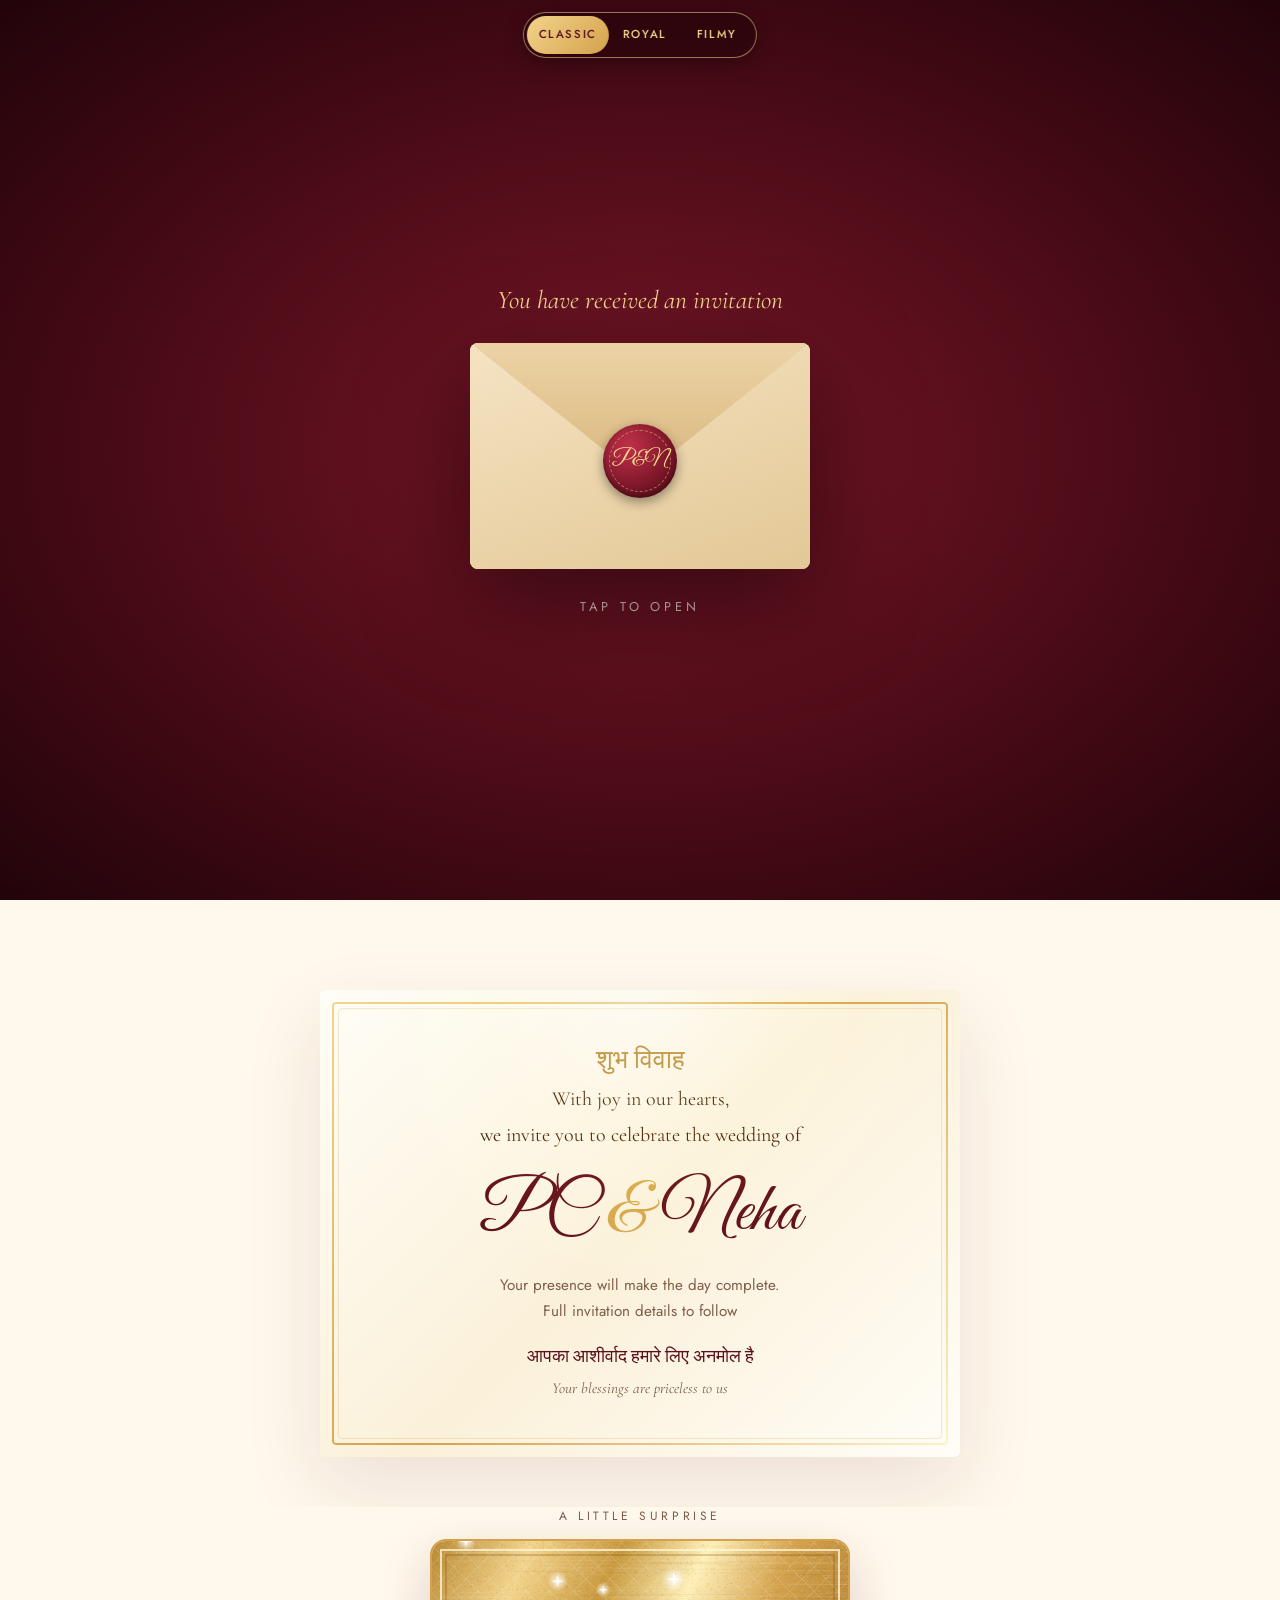
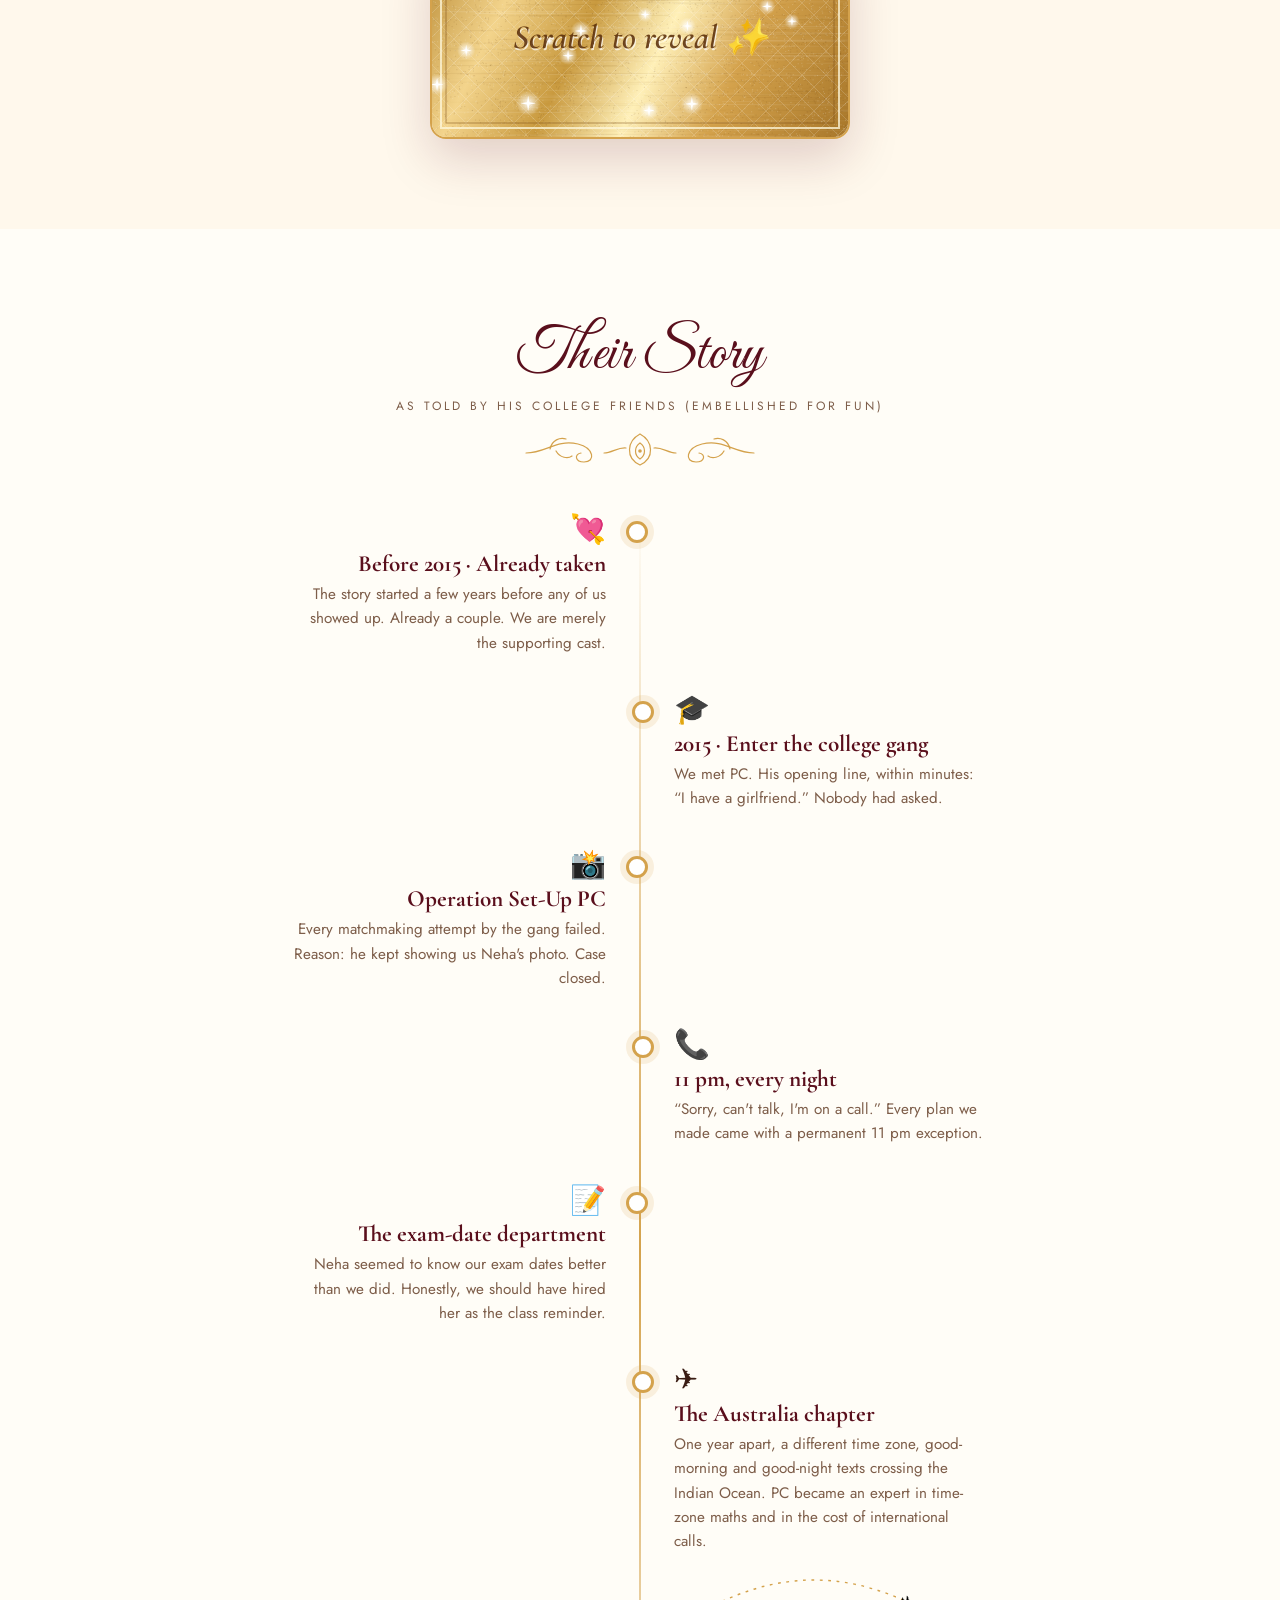
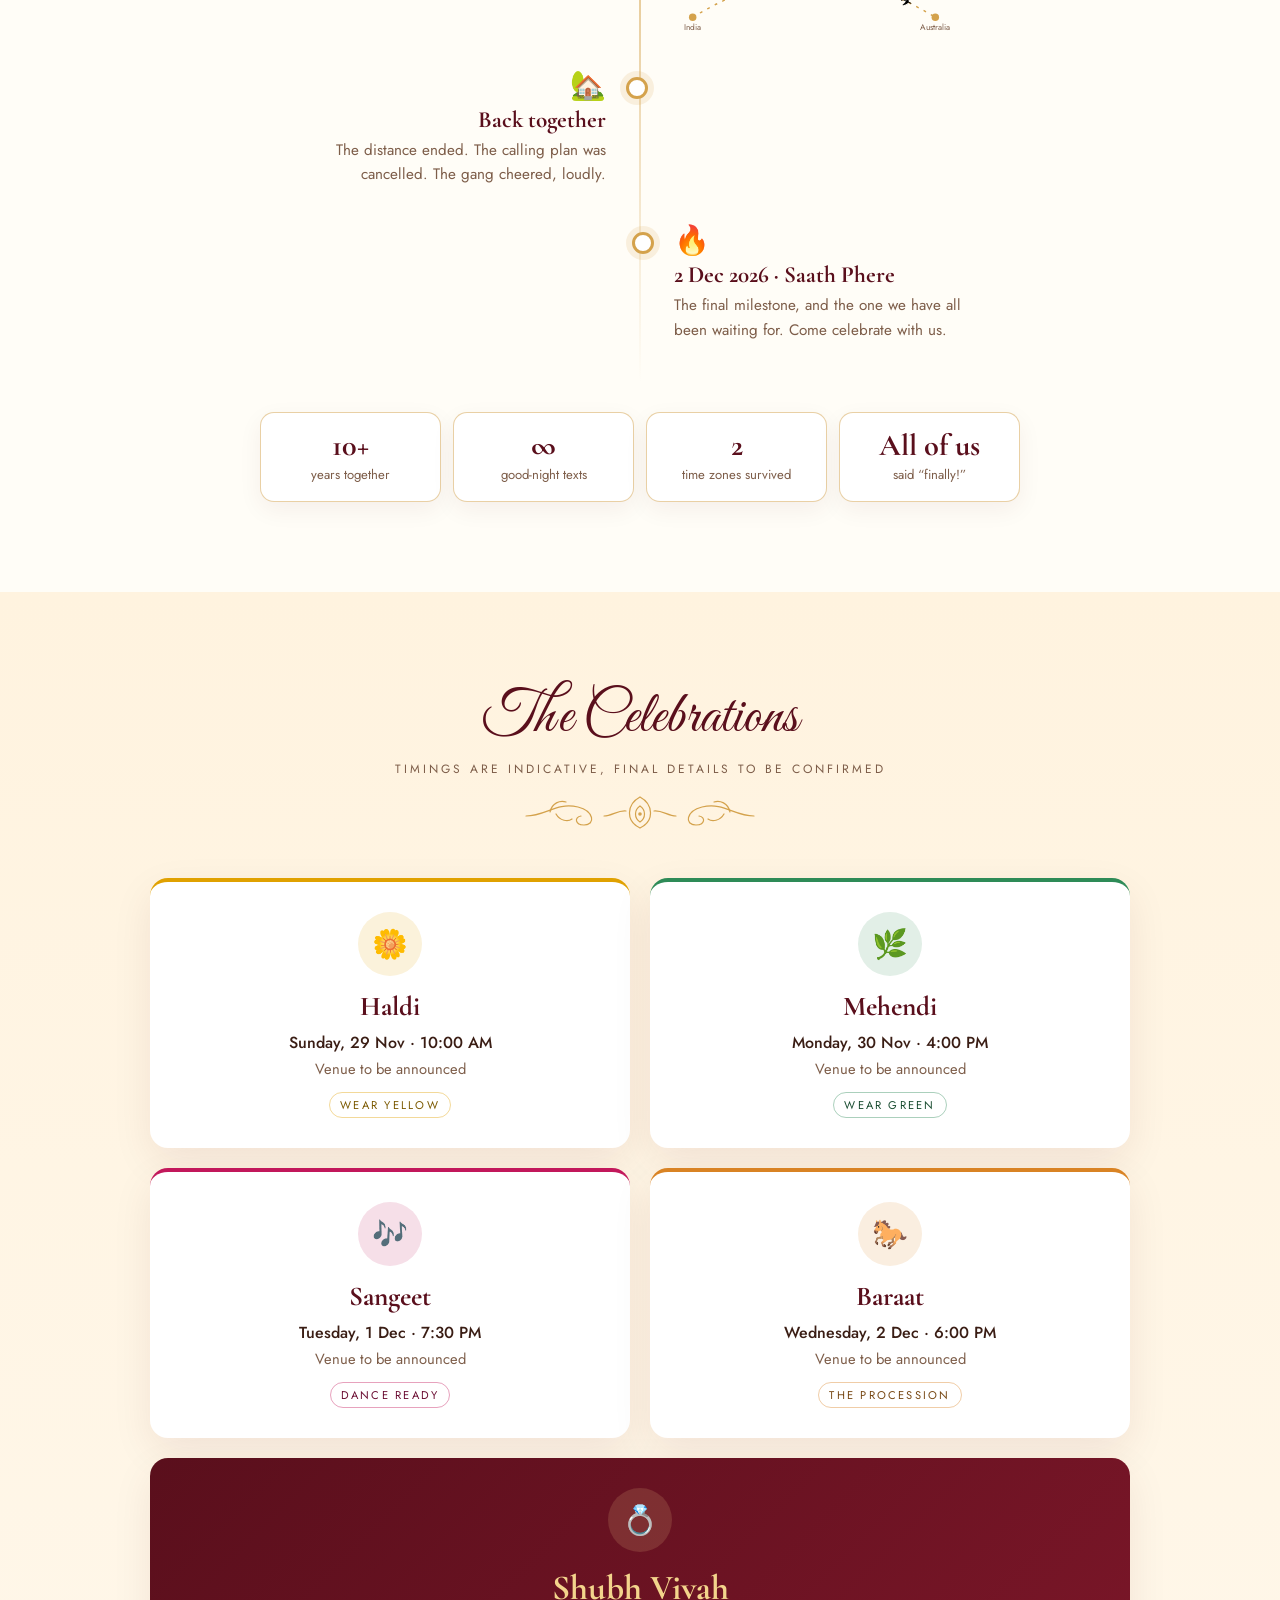
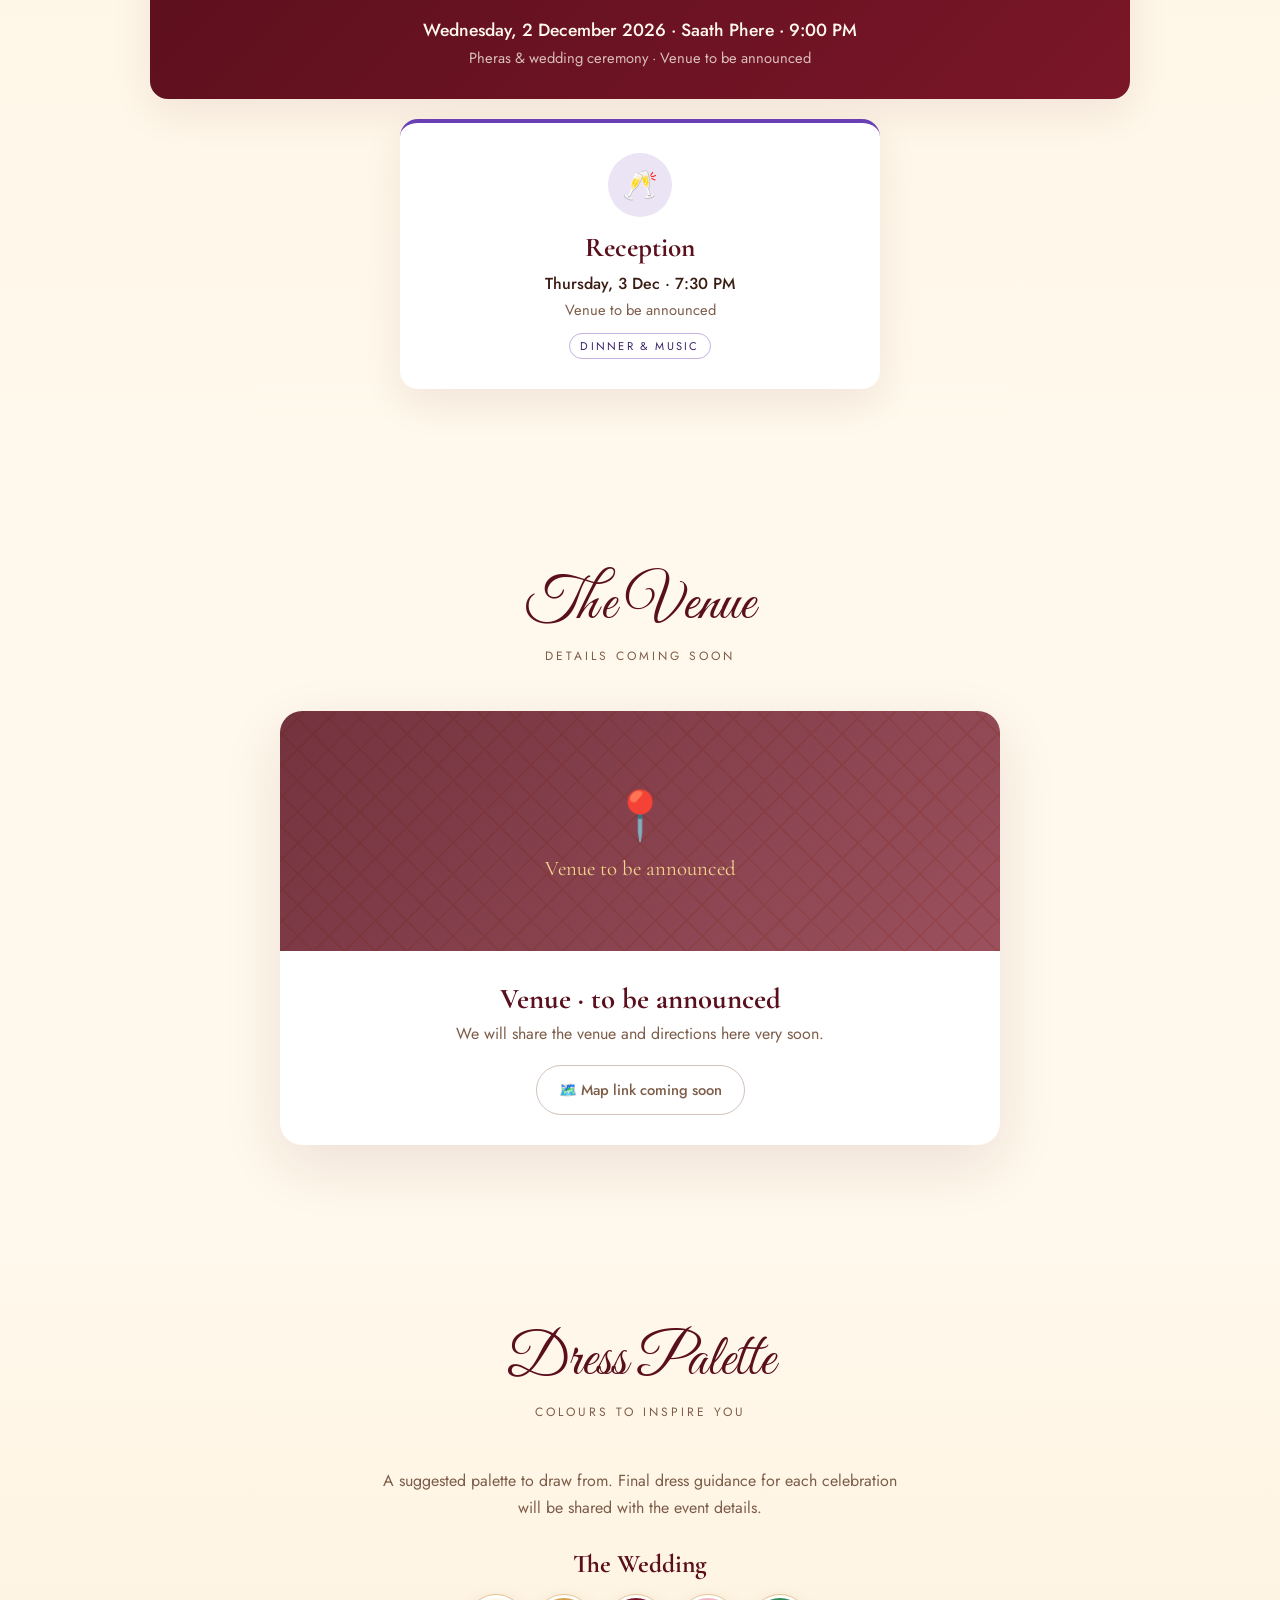
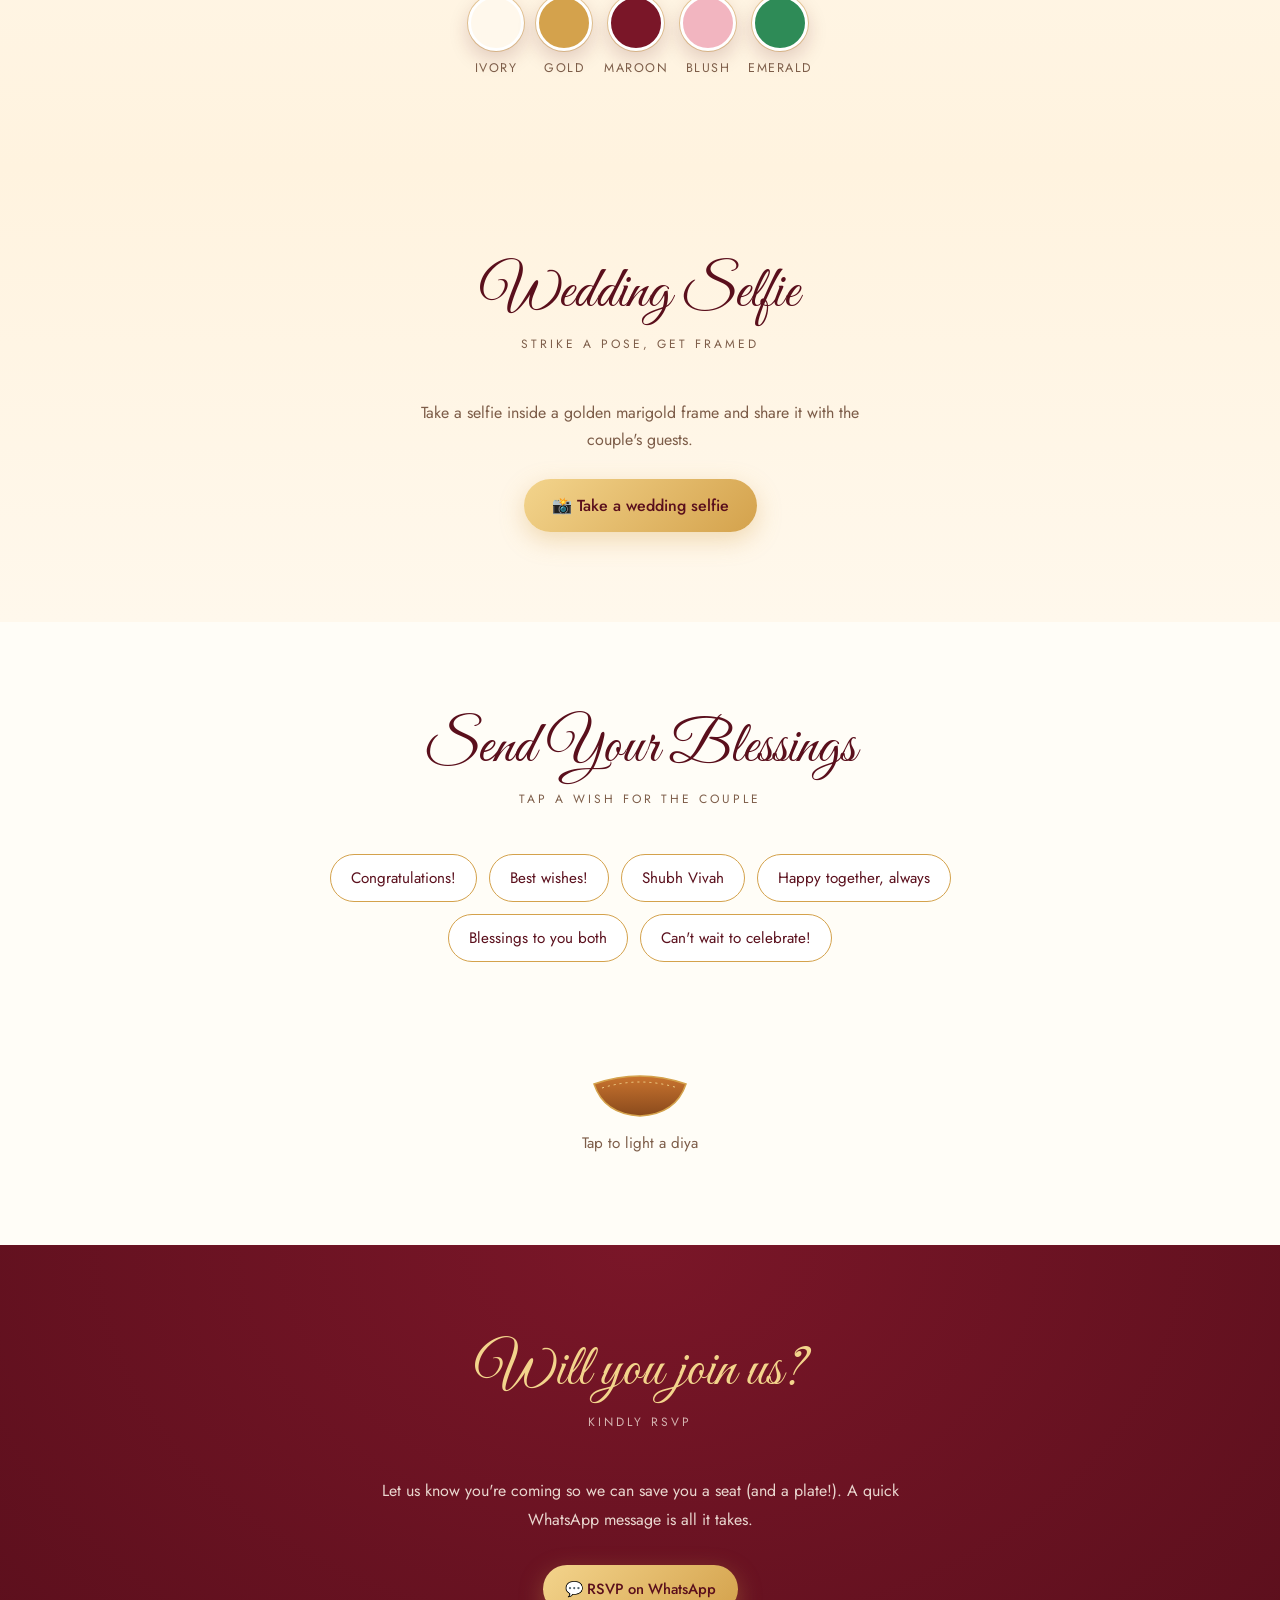
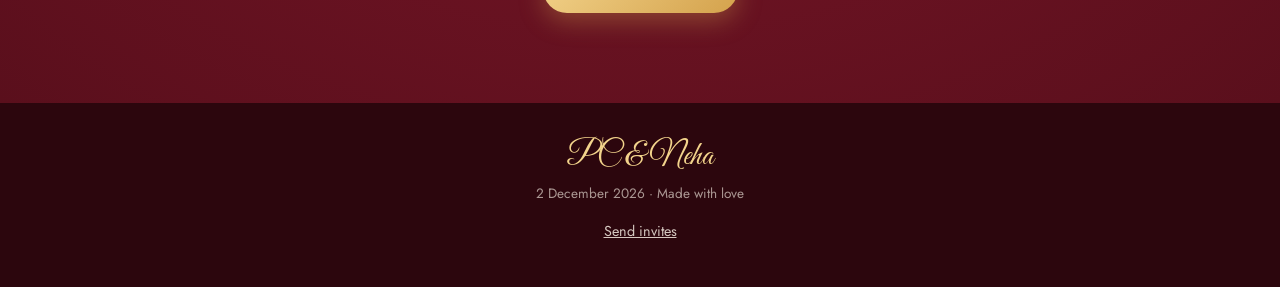
==== classic.html @ 117f4c43 "Keep previous version as classic.html with Classic/Royal/Filmy switcher" ====
<!doctype html>
<html lang="en-IN">
<head>
<meta charset="utf-8">
<meta name="viewport" content="width=device-width, initial-scale=1, viewport-fit=cover">
<title>PC &amp; Neha · 2 December 2026</title>
<meta name="description" content="You are invited to celebrate the wedding of PC &amp; Neha on Wednesday, 2 December 2026.">
<meta property="og:type" content="website">
<meta property="og:site_name" content="PC &amp; Neha · Shubh Vivah">
<meta property="og:url" content="https://nav347.github.io/pc-wedding/classic.html">
<meta property="og:image" content="https://nav347.github.io/pc-wedding/og.jpg?v=2">
<meta property="og:image:secure_url" content="https://nav347.github.io/pc-wedding/og.jpg?v=2">
<meta property="og:image:type" content="image/jpeg">
<meta property="og:image:width" content="1200">
<meta property="og:image:height" content="630">
<meta property="og:image:alt" content="PC &amp; Neha, Shubh Vivah, 02 · 12 · 2026">
<meta name="twitter:card" content="summary_large_image">
<meta name="twitter:title" content="PC &amp; Neha are getting married">
<meta name="twitter:description" content="Wednesday, 2 December 2026 · You're invited.">
<meta property="og:locale" content="en_IN">
<meta name="twitter:image" content="https://nav347.github.io/pc-wedding/og.jpg?v=2">
<meta property="og:title" content="PC &amp; Neha are getting married 💍">
<meta property="og:description" content="Wednesday, 2 December 2026 · You're invited.">
<meta name="theme-color" content="#5a0f1c">
<link rel="icon" href="data:image/svg+xml,<svg xmlns='http://www.w3.org/2000/svg' viewBox='0 0 100 100'><text y='.9em' font-size='90'>💍</text></svg>">
<link rel="preconnect" href="https://fonts.googleapis.com">
<link href="https://fonts.googleapis.com/css2?family=Great+Vibes&family=Cormorant+Garamond:ital,wght@0,400;0,600;0,700;1,400&family=Jost:wght@300;400;500&display=swap" rel="stylesheet">
<style>
:root{
  --maroon:#5a0f1c; --maroon-2:#7a1628; --gold:#d4a24c; --gold-2:#f3d48c; --cream:#fff8ec; --ink:#3a1d14; --soft:#7d5d49;
}
*{box-sizing:border-box;margin:0;padding:0}
[hidden]{display:none!important}
html{scroll-behavior:smooth}
body{font-family:Jost,system-ui,sans-serif;color:var(--ink);background:var(--cream);overflow-x:hidden;-webkit-font-smoothing:antialiased}
.script{font-family:"Great Vibes",cursive;font-weight:400}
.serif{font-family:"Cormorant Garamond",serif}

/* ---------- HERO ---------- */
.hero{position:relative;min-height:100svh;display:flex;align-items:center;justify-content:center;text-align:center;
  background:radial-gradient(ellipse at 50% 30%,var(--maroon-2) 0%,var(--maroon) 55%,#2c060d 100%);color:var(--cream);overflow:hidden;padding:80px 20px}
.hero::after{content:"";position:absolute;inset:0;background:url("data:image/svg+xml,%3Csvg xmlns='http://www.w3.org/2000/svg' width='60' height='60'%3E%3Cpath d='M30 0l4 26 26 4-26 4-4 26-4-26L0 30l26-4z' fill='%23d4a24c' fill-opacity='.05'/%3E%3C/svg%3E");pointer-events:none}
.mandala{position:absolute;width:min(900px,160vw);aspect-ratio:1;opacity:.13;animation:spin 120s linear infinite}
@keyframes spin{to{transform:rotate(360deg)}}
.hero-inner{position:relative;z-index:2;max-width:720px}
.ganesha{font-size:2rem;color:var(--gold-2);margin-bottom:10px;opacity:0;animation:rise 1s .2s forwards}
.hero .eyebrow{letter-spacing:.4em;text-transform:uppercase;font-size:.78rem;color:var(--gold-2);opacity:0;animation:rise 1s .5s forwards}
.hero h1{font-size:clamp(4.5rem,18vw,9rem);line-height:1;margin:18px 0 4px;
  background:linear-gradient(180deg,var(--gold-2),var(--gold) 60%,#a8772a);-webkit-background-clip:text;background-clip:text;color:transparent;
  filter:drop-shadow(0 4px 20px rgba(212,162,76,.35));opacity:0;animation:rise 1.2s .8s forwards}
.hero .tag{font-size:clamp(1.3rem,4.5vw,1.9rem);font-style:italic;color:var(--cream);opacity:0;animation:rise 1s 1.2s forwards}
.divider{display:flex;align-items:center;gap:14px;justify-content:center;margin:26px auto;color:var(--gold);opacity:0;animation:rise 1s 1.4s forwards}
.divider span{height:1px;width:70px;background:linear-gradient(90deg,transparent,var(--gold))}
.divider span:last-child{transform:scaleX(-1)}
.hero .date{font-size:clamp(1.4rem,5vw,2.2rem);letter-spacing:.06em;opacity:0;animation:rise 1s 1.6s forwards}
.hero .date small{display:block;font-family:Jost;font-size:.8rem;letter-spacing:.35em;text-transform:uppercase;color:var(--gold-2);margin-top:6px}
@keyframes rise{from{opacity:0;transform:translateY(24px)}to{opacity:1;transform:none}}

.count{display:flex;gap:10px;justify-content:center;margin-top:34px;flex-wrap:wrap;opacity:0;animation:rise 1s 1.9s forwards}
.count div{width:78px;padding:14px 4px;border:1px solid rgba(243,212,140,.35);border-radius:14px;background:rgba(255,255,255,.04);backdrop-filter:blur(4px)}
.count b{display:block;font-family:"Cormorant Garamond",serif;font-size:2rem;font-weight:600;color:var(--gold-2);font-variant-numeric:tabular-nums}
.count span{font-size:.68rem;letter-spacing:.2em;text-transform:uppercase;color:rgba(255,248,236,.7)}
.btns{display:flex;gap:12px;justify-content:center;flex-wrap:wrap;margin-top:34px;opacity:0;animation:rise 1s 2.1s forwards}
.btn{display:inline-flex;align-items:center;gap:8px;padding:13px 22px;border-radius:999px;font-size:.92rem;font-weight:500;text-decoration:none;transition:.25s;cursor:pointer;border:0;font-family:inherit}
.btn.gold{background:linear-gradient(135deg,var(--gold-2),var(--gold));color:var(--maroon);box-shadow:0 8px 24px rgba(212,162,76,.35)}
.btn.gold:hover{transform:translateY(-2px);box-shadow:0 12px 30px rgba(212,162,76,.5)}
.btn.ghost{color:var(--gold-2);border:1px solid rgba(243,212,140,.5);background:transparent}
.btn.ghost:hover{background:rgba(243,212,140,.1)}
.btn:focus-visible,#env:focus-visible{outline:3px solid var(--gold-2);outline-offset:3px}
.scroll{position:absolute;bottom:22px;left:50%;transform:translateX(-50%);color:var(--gold-2);font-size:.7rem;letter-spacing:.3em;text-transform:uppercase;z-index:2;animation:bob 2s infinite}
@keyframes bob{50%{transform:translate(-50%,6px)}}

/* petals */
.petal{position:absolute;top:-40px;z-index:1;pointer-events:none;animation:fall linear forwards}
@keyframes fall{to{transform:translate(var(--dx),110vh) rotate(var(--r))}}

/* ---------- SECTIONS ---------- */
section{padding:90px 20px;position:relative}
.wrap{max-width:980px;margin:0 auto}
.head{text-align:center;margin-bottom:46px}
.head .script{font-size:clamp(2.6rem,9vw,3.6rem);color:var(--maroon)}
.head p{color:var(--soft);margin-top:6px;letter-spacing:.25em;text-transform:uppercase;font-size:.75rem}
.orn{width:120px;margin:14px auto 0;display:block;color:var(--gold)}

.invite{text-align:center;background:var(--cream)}
.invite .card{max-width:640px;margin:0 auto;padding:54px 30px;background:#fffdf7;border-radius:6px;position:relative;
  box-shadow:0 30px 80px rgba(90,15,28,.10)}
.invite .card::before,.invite .card::after{content:"";position:absolute;inset:12px;border:1px solid rgba(212,162,76,.55);border-radius:4px;pointer-events:none}
.invite .card::after{inset:18px;border-color:rgba(212,162,76,.25)}
.invite .lead{font-size:1.25rem;line-height:1.8;color:var(--ink)}
.invite .names{font-size:clamp(3rem,11vw,4.4rem);color:var(--maroon);margin:16px 0}
.invite .amp{color:var(--gold)}
.invite .fam{color:var(--soft);font-size:.95rem;line-height:1.7}

.events{background:linear-gradient(180deg,#fff3df,var(--cream))}
.timeline{display:grid;grid-template-columns:repeat(auto-fit,minmax(260px,1fr));gap:20px}
.ev{background:#fff;border-radius:18px;padding:30px 24px;text-align:center;position:relative;overflow:hidden;
  box-shadow:0 14px 40px rgba(90,15,28,.08);transition:.35s;border-top:4px solid var(--c)}
.ev:hover{transform:translateY(-6px);box-shadow:0 22px 50px rgba(90,15,28,.14)}
.ev .ico{width:64px;height:64px;border-radius:50%;display:grid;place-items:center;margin:0 auto 14px;font-size:1.8rem;background:color-mix(in srgb,var(--c) 14%,#fff)}
.ev h3{font-family:"Cormorant Garamond",serif;font-size:1.7rem;color:var(--maroon)}
.ev .when{margin-top:8px;font-weight:500;color:var(--ink)}
.ev .where{margin-top:4px;color:var(--soft);font-size:.92rem}
.ev .tba{display:inline-block;margin-top:12px;font-size:.7rem;letter-spacing:.2em;text-transform:uppercase;color:color-mix(in srgb,var(--c) 55%,#000);border:1px solid color-mix(in srgb,var(--c) 40%,transparent);padding:4px 10px;border-radius:999px}
@media (min-width:600px){.timeline{grid-template-columns:repeat(2,1fr)}.timeline .ev:last-child{grid-column:1/-1;justify-self:center;width:calc(50% - 10px)}}
.st .yr{display:none}
.flight{display:block;overflow:visible}
.ev.main{grid-column:1/-1;background:linear-gradient(135deg,var(--maroon),var(--maroon-2));color:var(--cream);border-top:0}
.ev.main h3{color:var(--gold-2);font-size:2.2rem}
.ev.main .when{color:var(--cream);font-size:1.1rem}
.ev.main .where{color:rgba(255,248,236,.75)}
.ev.main .ico{background:rgba(243,212,140,.15)}

.venue{background:var(--cream);text-align:center}
.venue .box{max-width:720px;margin:0 auto;border-radius:22px;overflow:hidden;box-shadow:0 20px 60px rgba(90,15,28,.10);background:#fff}
.venue .map{height:240px;background:
  linear-gradient(135deg,rgba(90,15,28,.85),rgba(122,22,40,.75)),
  repeating-linear-gradient(45deg,#f3e2c4 0 2px,transparent 2px 22px),repeating-linear-gradient(-45deg,#f3e2c4 0 2px,transparent 2px 22px);
  display:grid;place-items:center;color:var(--gold-2)}
.venue .map .pin{font-size:3rem;animation:bob2 2s infinite}
@keyframes bob2{50%{transform:translateY(-8px)}}
.venue .info{padding:30px 24px}
.venue h3{font-family:"Cormorant Garamond",serif;font-size:1.8rem;color:var(--maroon)}
.venue p{color:var(--soft);margin:6px 0 20px}

.rsvp{background:radial-gradient(ellipse at top,var(--maroon-2),var(--maroon));color:var(--cream);text-align:center}
.rsvp .head .script{color:var(--gold-2)}
.rsvp .head p{color:rgba(255,248,236,.7)}
.rsvp .msg{max-width:540px;margin:0 auto 30px;line-height:1.8;color:rgba(255,248,236,.85)}
footer{background:#2c060d;color:rgba(255,248,236,.6);text-align:center;padding:34px 20px;font-size:.85rem}
footer .script{font-size:2rem;color:var(--gold-2);display:block;margin-bottom:6px}

.reveal{opacity:0;transform:translateY(40px);transition:1s cubic-bezier(.2,.7,.2,1)}
.reveal.in{opacity:1;transform:none}
@media (prefers-reduced-motion:reduce){html{scroll-behavior:auto}*{animation:none!important;transition:none!important}.reveal,.hero *{opacity:1!important;transform:none!important}}

/* ---------- WOW LAYER ---------- */
body:not(.opened){overflow:hidden}
body:not(.opened) .hero *{animation-play-state:paused!important}
.env-wrap{position:fixed;inset:0;z-index:100;display:flex;flex-direction:column;align-items:center;justify-content:center;gap:28px;
  background:radial-gradient(ellipse at center,#7a1628 0%,#3d0812 70%,#22040a 100%);transition:opacity .7s ease .2s,visibility 0s .9s;cursor:pointer}
.env-wrap.gone{opacity:0;visibility:hidden}
.env-wrap .to{font-family:"Cormorant Garamond",serif;font-style:italic;color:#f3d48c;font-size:clamp(1.2rem,4.5vw,1.6rem);text-align:center;padding:0 20px}
.envelope{position:relative;width:min(340px,82vw);aspect-ratio:3/2;perspective:900px;filter:drop-shadow(0 30px 50px rgba(0,0,0,.5));animation:float 3s ease-in-out infinite}
@keyframes float{50%{transform:translateY(-10px)}}
.envelope .back{position:absolute;inset:0;background:linear-gradient(160deg,#fbf0dc,#ead7b3);border-radius:8px}
.envelope .letter{position:absolute;left:6%;right:6%;top:8%;bottom:8%;background:#fffdf7;border-radius:4px;display:flex;flex-direction:column;align-items:center;justify-content:center;
  text-align:center;color:#5a0f1c;transition:transform 1.1s cubic-bezier(.2,.8,.2,1) .5s;z-index:2;border:1px solid rgba(212,162,76,.5)}
.envelope .letter b{font-family:"Great Vibes",cursive;font-weight:400;font-size:clamp(1.9rem,8vw,2.6rem);color:#5a0f1c}
.envelope .letter small{font-size:.65rem;letter-spacing:.3em;text-transform:uppercase;color:#7d5d49}
.envelope .front{position:absolute;inset:0;z-index:3;border-radius:8px;
  background:linear-gradient(160deg,#f5e3c3,#e3c896);clip-path:polygon(0 0,50% 55%,100% 0,100% 100%,0 100%)}
.envelope .flap{position:absolute;left:0;right:0;top:0;height:60%;z-index:4;transform-origin:top;transition:transform .8s ease,z-index 0s .4s;
  background:linear-gradient(180deg,#ecd3a6,#d9b77d);clip-path:polygon(0 0,100% 0,50% 100%);border-radius:8px 8px 0 0}
.envelope .seal{position:absolute;left:50%;top:52%;transform:translate(-50%,-50%);z-index:5;width:74px;height:74px;border-radius:50%;
  background:radial-gradient(circle at 35% 30%,#c2304a,#7a1628 60%,#4a0a15);box-shadow:0 4px 12px rgba(0,0,0,.4),inset 0 -3px 6px rgba(0,0,0,.3);
  display:grid;place-items:center;color:#f3d48c;font-family:"Great Vibes",cursive;font-size:1.35rem;transition:transform .5s ease,opacity .4s ease}
.envelope .seal::after{content:"";position:absolute;inset:6px;border-radius:50%;border:1px dashed rgba(243,212,140,.5)}
.env-wrap.open .seal{transform:translate(-50%,-50%) scale(1.4);opacity:0}
.env-wrap.open .flap{transform:rotateX(180deg);z-index:1}
.env-wrap.open .letter{transform:translateY(-62%)}
.env-wrap .hint{color:rgba(255,248,236,.75);font-size:.8rem;letter-spacing:.3em;text-transform:uppercase;animation:pulse 1.8s infinite}
@keyframes pulse{50%{opacity:.35}}
.guest{font-family:"Cormorant Garamond",serif;font-style:italic;color:#f3d48c;font-size:clamp(1.1rem,4vw,1.4rem);margin-bottom:10px;min-height:1px;opacity:0;animation:rise 1s .3s forwards}
.hero h1{background-size:200% auto;animation:rise 1.2s .8s forwards,shimmer 5s 2.2s linear infinite}
@keyframes shimmer{to{background-position:200% center}}
#fx{position:fixed;top:0;left:0;width:100vw;width:100dvw;height:100vh;height:100dvh;pointer-events:none;z-index:120}
html{overflow-x:hidden}html,body{overflow-x:clip;max-width:100%}
.spark{position:fixed;pointer-events:none;z-index:110;color:#f3d48c;font-size:14px;animation:spark .9s ease-out forwards}
@keyframes spark{to{transform:translate(var(--x),var(--y)) scale(.2) rotate(180deg);opacity:0}}
.story{background:#fffdf7}
.tl{position:relative;max-width:760px;margin:0 auto}
.tl::before{content:"";position:absolute;left:50%;top:0;bottom:0;width:2px;background:linear-gradient(#d4a24c00,#d4a24c,#d4a24c00);transform:translateX(-50%)}
.st{position:relative;width:50%;padding:0 34px 40px}
.st:nth-child(odd){left:0;text-align:right}
.st:nth-child(even){left:50%}
.st::before{content:"";position:absolute;top:6px;width:16px;height:16px;border-radius:50%;background:#fff;border:3px solid #d4a24c;box-shadow:0 0 0 6px rgba(212,162,76,.15)}
.st:nth-child(odd)::before{right:-8px}
.st:nth-child(even)::before{left:-8px}
.st .yr{font-family:"Cormorant Garamond",serif;font-size:2rem;font-weight:700;color:#d4a24c;line-height:1}
.st h3{font-family:"Cormorant Garamond",serif;font-size:1.45rem;color:#5a0f1c;margin:6px 0 4px}
.st p{color:#7d5d49;font-size:.95rem;line-height:1.6}
@media (max-width:640px){.tl::before{left:12px}.st,.st:nth-child(odd),.st:nth-child(even){left:0;width:100%;text-align:left;padding:0 0 34px 42px}
  .st:nth-child(odd)::before,.st:nth-child(even)::before{left:4px;right:auto}}

/* ---------- PREMIUM LAYER ---------- */
#dust{position:absolute;inset:0;width:100%;height:100%;z-index:1;pointer-events:none}
#prog{position:fixed;top:0;left:0;height:3px;width:100%;transform-origin:0 50%;transform:scaleX(0);background:linear-gradient(90deg,#a8772a,#f3d48c,#d4a24c);z-index:130;pointer-events:none;box-shadow:0 0 10px rgba(243,212,140,.7)}
.mandala{will-change:transform}
.invite{perspective:1100px}
.invite .card{transform-style:preserve-3d;transform:rotateX(var(--rx,0deg)) rotateY(var(--ry,0deg));transition:transform .25s ease-out,opacity 1s,box-shadow .3s;overflow:hidden;
  background:linear-gradient(135deg,#fffdf7,#fbf1da 50%,#fffdf7)}
.invite .card>*{position:relative;z-index:1}
.invite .card .sheen{position:absolute;inset:0;z-index:2;pointer-events:none;border-radius:6px;mix-blend-mode:soft-light;
  background:radial-gradient(circle at var(--mx,50%) var(--my,0%),rgba(255,255,255,.95),rgba(243,212,140,.55) 25%,transparent 55%)}
.invite .card::before{border:2px solid transparent;background:linear-gradient(135deg,#a8772a,#f3d48c,#d4a24c,#fff2c4,#a8772a) border-box;
  -webkit-mask:linear-gradient(#000 0 0) padding-box,linear-gradient(#000 0 0);-webkit-mask-composite:xor;mask-composite:exclude;background-size:200% 200%;background-position:var(--mx,50%) var(--my,50%)}
.ev.reveal:nth-child(odd):not(.in){transform:translateX(-40px)}
.ev.reveal:nth-child(even):not(.in){transform:translateX(40px)}
.dress{background:linear-gradient(180deg,var(--cream),#fff3df);text-align:center}
.dress .note{max-width:520px;margin:0 auto 26px;color:var(--soft);line-height:1.7}
.palette{display:flex;flex-wrap:wrap;gap:16px 12px;justify-content:center}
.chip{display:flex;flex-direction:column;align-items:center;gap:8px;font-size:.78rem;letter-spacing:.12em;text-transform:uppercase;color:var(--soft)}
.chip i{width:56px;height:56px;border-radius:50%;background:var(--c);border:3px solid #fff;box-shadow:0 8px 20px rgba(90,15,28,.18),0 0 0 1px rgba(212,162,76,.5);transition:transform .3s}
.chip:hover i{transform:scale(1.1) rotate(8deg)}
.dress h3{font-family:"Cormorant Garamond",serif;font-size:1.6rem;color:var(--maroon);margin-bottom:16px}
.bless{background:#fffdf7;text-align:center;overflow:hidden}
.wishes{display:flex;flex-wrap:wrap;gap:12px;justify-content:center;max-width:640px;margin:0 auto}
.wish{font:inherit;font-size:.95rem;padding:12px 20px;border-radius:999px;border:1px solid var(--gold);background:#fff;color:var(--maroon);cursor:pointer;transition:.25s}
.wish:hover{background:linear-gradient(135deg,var(--gold-2),var(--gold));transform:translateY(-2px)}
.wish:focus-visible{outline:3px solid var(--gold);outline-offset:3px}
.wcount{margin-top:22px;color:var(--soft);font-size:.9rem;min-height:1.4em}
.heart{position:fixed;pointer-events:none;z-index:125;font-size:24px;animation:floatup 2s ease-out forwards}
@keyframes floatup{to{transform:translate(var(--hx),-220px) scale(1.5);opacity:0}}
#music{position:fixed;right:max(12px,env(safe-area-inset-right));top:max(12px,env(safe-area-inset-top));z-index:90;width:44px;height:44px;border-radius:50%;border:1px solid rgba(243,212,140,.7);background:rgba(90,15,28,.88);color:var(--gold-2);font-size:1.2rem;cursor:pointer;display:grid;place-items:center;box-shadow:0 6px 20px rgba(0,0,0,.3);backdrop-filter:blur(4px)}
#music[aria-pressed=true]{background:linear-gradient(135deg,var(--gold-2),var(--gold));color:var(--maroon);animation:pulse 2s infinite}
#music:focus-visible{outline:3px solid var(--gold-2);outline-offset:3px}
body:not(.opened) #music{display:none}
@media (prefers-reduced-motion:reduce){.invite .card{transform:none!important}#prog{display:none}}

/* ---------- ROUND 3A: gate + toran ---------- */
.gate{position:fixed;inset:0;z-index:99;display:flex;pointer-events:none;perspective:1400px;overflow:hidden;background:#2c060d}
.gate .pn{flex:1;position:relative;background:radial-gradient(ellipse at 50% 40%,#7a1628,#4a0c18 80%);transition:transform 1.6s cubic-bezier(.7,0,.2,1) .8s;box-shadow:inset 0 0 60px rgba(0,0,0,.5)}
.gate .pn svg{position:absolute;inset:0;width:100%;height:100%}
.gate .r svg{transform:scaleX(-1)}
.gate .l{transform-origin:left center}.gate .r{transform-origin:right center}
body.opened .gate{background:transparent}
body.opened .gate .l{transform:rotateY(-108deg)}
body.opened .gate .r{transform:rotateY(108deg)}
body.opened .gate{visibility:hidden;transition:visibility 0s 2.6s}
.toran{position:absolute;top:0;left:0;right:0;height:130px;z-index:3;pointer-events:none}
.toran svg{width:100%;height:100%;overflow:visible}
.toran .sw{transform-box:fill-box;transform-origin:50% 0;animation:sway 4s ease-in-out infinite alternate}
@keyframes sway{from{transform:rotate(-3deg)}to{transform:rotate(3deg)}}
@media (prefers-reduced-motion:reduce){.gate{display:none}}

/* ---------- ROUND 3B: mehendi + flip ---------- */
.mh{width:min(260px,70vw);height:40px;margin:14px auto 0;display:block;color:var(--gold)}
.mh path,.mh circle{stroke-dasharray:1;stroke-dashoffset:1;fill:none}
.mh path{transition:stroke-dashoffset 2.6s cubic-bezier(.5,0,.2,1) .3s}
.head.in .mh path{stroke-dashoffset:0}
.mh circle{fill:currentColor;stroke:none;stroke-dasharray:none;opacity:0;transition:opacity 1s 2.2s}.head.in .mh circle{opacity:1}
.rsvp .mh,.hero .mh{color:var(--gold-2)}
.count div{perspective:300px;padding:10px 4px 12px}
.count b{position:relative;margin:0 6px 6px;border-radius:8px;padding:6px 0;color:var(--gold-2);
  background:linear-gradient(180deg,#46101c 50%,#2d0912 50%);box-shadow:inset 0 1px 0 rgba(255,255,255,.12),0 3px 8px rgba(0,0,0,.35)}
.count b::after{content:"";position:absolute;left:0;right:0;top:50%;height:1px;background:rgba(0,0,0,.6);box-shadow:0 1px 0 rgba(255,255,255,.08)}
.count b.flip{animation:flipd .55s cubic-bezier(.3,.7,.3,1)}
@keyframes flipd{0%{transform:rotateX(-90deg);opacity:.2}100%{transform:none;opacity:1}}
.count{opacity:0}
@media (max-width:400px){.count{gap:8px}.count div{width:70px}.count b{margin:0 4px 6px;font-size:1.8rem}}
@media (prefers-reduced-motion:reduce){.count b.flip{animation:none}.mh path{stroke-dashoffset:0!important;transition:none}.mh circle{opacity:1!important}}

/* ---------- ROUND 3C: diya, invite maker, lanterns ---------- */
.diya-box{margin:30px auto 0;text-align:center}
.diya{background:none;border:0;cursor:pointer;position:relative;width:120px;height:86px;color:inherit;font:inherit}
.diya:focus-visible{outline:3px solid var(--gold);outline-offset:6px;border-radius:12px}
.diya svg{width:100%;height:100%;overflow:visible}
.diya .flame{opacity:0;transform-origin:60px 50px;transform:scale(.3);transition:opacity .6s,transform .6s}
.diya .glow{opacity:0;transition:opacity 1s}
.diya[aria-pressed=true] .flame{opacity:1;transform:none;animation:flick 1.3s ease-in-out infinite alternate}
.diya[aria-pressed=true] .glow{opacity:1;animation:glowp 2s ease-in-out infinite alternate}
@keyframes flick{0%{transform:scale(1,1) rotate(-2deg)}50%{transform:scale(.94,1.08) rotate(2deg)}100%{transform:scale(1.04,.95) rotate(-1deg)}}
@keyframes glowp{from{opacity:.75}to{opacity:1}}
.diya-msg{color:var(--soft);margin-top:6px;min-height:1.5em;font-size:.95rem}
.rsvp{overflow:hidden}.rsvp .wrap{position:relative;z-index:1}
.lantern{position:absolute;bottom:-60px;z-index:0;width:22px;height:30px;border-radius:7px 7px 9px 9px;pointer-events:none;
  background:linear-gradient(180deg,#ffd27a,#ff9a3c);box-shadow:0 0 22px 8px rgba(255,170,70,.45);opacity:0;animation:lift linear forwards}
.lantern::after{content:"";position:absolute;left:30%;right:30%;bottom:-3px;height:5px;background:#7a3a10;border-radius:2px}
@keyframes lift{0%{opacity:0;transform:translate(0,0)}10%{opacity:.85}90%{opacity:.6}100%{opacity:0;transform:translate(var(--lx),-115vh) rotate(var(--lr))}}
footer button.lnk{background:none;border:0;color:rgba(255,248,236,.8);font:inherit;font-size:.9rem;text-decoration:underline;cursor:pointer;margin-top:6px;padding:12px 18px;min-height:44px}
footer button.lnk:hover{color:var(--gold-2)}
.modal{position:fixed;inset:0;z-index:200;background:rgba(20,3,8,.7);display:none;align-items:center;justify-content:center;padding:20px;backdrop-filter:blur(4px)}
.modal.show{display:flex}
.modal .pnl{background:#fffdf7;border-radius:18px;max-width:440px;width:100%;padding:28px 24px;border:1px solid var(--gold);color:var(--ink);box-shadow:0 30px 80px rgba(0,0,0,.5)}
.modal h3{font-family:"Cormorant Garamond",serif;font-size:1.7rem;color:var(--maroon)}
.modal label{display:block;font-size:.8rem;letter-spacing:.15em;text-transform:uppercase;color:var(--soft);margin:16px 0 6px}
.modal input{width:100%;padding:12px 14px;border:1px solid rgba(212,162,76,.7);border-radius:10px;font:inherit;font-size:1rem;background:#fff;color:var(--ink)}
.modal input:focus-visible{outline:3px solid var(--gold);outline-offset:1px}
.modal .row{display:flex;gap:10px;flex-wrap:wrap;margin-top:16px}
.modal .btn{padding:13px 18px;font-size:.9rem;min-height:44px}
.modal .btn.ghost{color:var(--maroon);border-color:var(--gold)}
.modal .x{float:right;background:none;border:0;font-size:1.8rem;line-height:1;cursor:pointer;color:var(--soft);min-width:44px;min-height:44px;margin:-10px -8px 0 0}
.modal .x:focus-visible{outline:3px solid var(--gold);outline-offset:2px}
.modal .ok{min-height:1.4em;margin-top:10px;font-size:.85rem;color:#1f6f43}
@media (prefers-reduced-motion:reduce){.diya[aria-pressed=true] .flame,.diya[aria-pressed=true] .glow{animation:none}}
.st .emo{font-size:1.8rem;line-height:1;margin-bottom:4px}
.st .flight{margin:12px 0 0;width:100%;max-width:280px}
.st:nth-child(odd) .flight{margin-left:auto}
.facts{max-width:760px;margin:30px auto 0;text-align:center}
.facts .fl{font-size:.75rem;letter-spacing:.22em;text-transform:uppercase;color:var(--soft);margin-bottom:14px}
.fg{display:grid;grid-template-columns:repeat(auto-fit,minmax(150px,1fr));gap:12px}
.fg div{background:#fff;border:1px solid rgba(212,162,76,.5);border-radius:14px;padding:16px 10px;box-shadow:0 8px 24px rgba(90,15,28,.06)}
.fg b{display:block;white-space:nowrap;font-family:"Cormorant Garamond",serif;font-size:1.9rem;color:var(--maroon);line-height:1.1}
.fg span{font-size:.82rem;color:var(--soft)}

/* ---------- ROUND 4: scratch, selfie, flower shower ---------- */
.invite{padding-bottom:50px}
.scratch{padding:0 20px 90px;text-align:center;background:var(--cream)}
.scratch .lbl{font-size:.75rem;letter-spacing:.3em;text-transform:uppercase;color:var(--soft);margin-bottom:14px}
.sc-wrap{position:relative;width:min(100%,420px);height:200px;margin:0 auto;border-radius:16px;overflow:hidden;border:2px solid var(--gold);
  box-shadow:0 20px 50px rgba(90,15,28,.18);background:linear-gradient(135deg,#fffdf7,#fbf1da 50%,#fffdf7)}
.sc-under{position:absolute;inset:0;display:flex;flex-direction:column;align-items:center;justify-content:center;gap:4px;padding:0 14px}
.sc-under .d{font-family:"Cormorant Garamond",serif;font-weight:700;font-size:clamp(1.25rem,6vw,2rem);line-height:1.2;color:var(--maroon)}
.sc-under .s{font-family:"Great Vibes",cursive;font-size:1.7rem;color:#a8772a}
.sc-wrap.done .sc-under{animation:pop .8s cubic-bezier(.2,.8,.2,1)}
@keyframes pop{0%{transform:scale(.85)}60%{transform:scale(1.06)}100%{transform:none}}
#scratch{position:absolute;inset:0;width:100%;height:100%;touch-action:none;cursor:grab;transition:opacity .7s;display:block}
.sc-shine{position:absolute;inset:0;pointer-events:none;overflow:hidden}
.sc-shine::before{content:"";position:absolute;top:-20%;bottom:-20%;width:40%;left:-60%;transform:skewX(-20deg);
  background:linear-gradient(90deg,transparent,rgba(255,255,255,.55),transparent);animation:shine 3.2s ease-in-out infinite}
@keyframes shine{0%{left:-60%}55%,100%{left:130%}}
.sc-wrap.done .sc-shine{display:none}

#shakeHint{position:fixed;left:50%;bottom:max(18px,env(safe-area-inset-bottom));transform:translate(-50%,20px);z-index:95;min-height:44px;max-width:calc(100vw - 32px);
  padding:11px 22px;border-radius:999px;border:1px solid rgba(243,212,140,.85);background:rgba(90,15,28,.94);color:var(--gold-2);font:500 .95rem Jost,system-ui,sans-serif;
  cursor:pointer;opacity:0;transition:opacity .5s,transform .5s;box-shadow:0 10px 30px rgba(0,0,0,.35);white-space:nowrap}
#shakeHint.show{opacity:1;transform:translate(-50%,0)}
#shakeHint:focus-visible{outline:3px solid var(--gold-2);outline-offset:3px}
#shower{position:fixed;top:0;left:0;width:100vw;width:100dvw;height:100vh;height:100dvh;pointer-events:none;z-index:121}

.selfie{background:linear-gradient(180deg,#fff3df,var(--cream));text-align:center}
.selfie .msg{max-width:480px;margin:0 auto 26px;color:var(--soft);line-height:1.7}
.btn.big{min-height:52px;padding:15px 28px;font-size:1rem}
.bm .pnl{max-width:420px;padding:16px 16px 18px;max-height:calc(100vh - 24px);max-height:calc(100dvh - 24px);overflow-y:auto}
.bm h3{text-align:center;padding-left:44px}
.bm .stage{position:relative;width:min(100%,300px);width:min(100%,calc((100dvh - 250px)*.75));min-width:210px;aspect-ratio:3/4;margin:4px auto 12px;border-radius:12px;overflow:hidden;
  background:radial-gradient(ellipse at 50% 30%,#7a1628,#2c060d)}
.bm .stage video,.bm .stage canvas{position:absolute;inset:0;width:100%;height:100%;display:block}
.bm .stage video{object-fit:cover;transform:scaleX(-1)}
.bm:not([data-state=live]) #bVid{display:none}
.bm[data-state=shot] #bOv{display:none}
#bRes{display:none}.bm[data-state=shot] #bRes{display:block}
.bm .alt{position:absolute;inset:0;display:none;flex-direction:column;align-items:center;justify-content:center;gap:14px;padding:22px;text-align:center;color:var(--cream);z-index:2}
.bm .alt p{font-size:.95rem;line-height:1.5;text-shadow:0 1px 6px rgba(0,0,0,.6)}
.bm[data-state=alt] .alt{display:flex}
.bm .ctl{display:none;gap:12px;justify-content:center;align-items:center;flex-wrap:wrap}
.bm[data-state=live] .live-ctl,.bm[data-state=shot] .shot-ctl{display:flex}
.bm .btn.gold,.bm .btn.ghost{margin:0}
.shut{width:72px;height:72px;border-radius:50%;border:4px solid #fff;background:linear-gradient(135deg,var(--gold-2),var(--gold));box-shadow:0 0 0 3px var(--gold),0 8px 20px rgba(90,15,28,.3);cursor:pointer}
.shut:disabled{opacity:.5}
.shut:focus-visible{outline:3px solid var(--maroon);outline-offset:4px}
.cd{position:absolute;inset:0;display:grid;place-items:center;font:700 7rem "Cormorant Garamond",serif;color:#fff;text-shadow:0 4px 24px rgba(90,15,28,.8);pointer-events:none;z-index:3}
.cd.tick{animation:cdp .9s ease-out}
@keyframes cdp{0%{transform:scale(1.6);opacity:0}25%{opacity:1}100%{transform:scale(.9);opacity:.85}}
.fl{position:absolute;inset:0;background:#fff;opacity:0;pointer-events:none;z-index:4}
.bm .tip{font-size:.8rem;color:var(--soft);text-align:center;margin-top:10px;min-height:1.2em}
.vh{position:absolute;width:1px;height:1px;opacity:0;overflow:hidden;pointer-events:none}
.bm .modal-x{float:right}

.vsw{position:fixed;top:max(12px,env(safe-area-inset-top));left:50%;transform:translateX(-50%);z-index:130;display:flex;padding:3px;border-radius:999px;background:rgba(44,6,13,.82);border:1px solid rgba(243,212,140,.55);backdrop-filter:blur(6px);box-shadow:0 6px 20px rgba(0,0,0,.3)}
.vsw a{min-width:72px;min-height:38px;display:grid;place-items:center;padding:0 12px;border-radius:999px;font:500 .72rem/1 Jost,system-ui,sans-serif;letter-spacing:.14em;text-transform:uppercase;color:#f3d48c;text-decoration:none}
.vsw a[aria-current]{background:linear-gradient(135deg,#f3d48c,#d4a24c);color:#5a0f1c}
</style>
</head>
<body>
<nav class="vsw" aria-label="Invitation style"><a href="classic.html" id="vOld" aria-current="page">Classic</a><a href="./" id="vNew">Royal</a><a href="filmy.html" id="vFil">Filmy</a></nav>
<div id="prog" aria-hidden="true"></div>
<button id="music" aria-pressed="false" aria-label="Play ambient music" title="Ambient music">&#9834;</button>
<svg width="0" height="0" style="position:absolute" aria-hidden="true"><defs>
<pattern id="lat" width="10" height="10" patternUnits="userSpaceOnUse"><path d="M5 1l4 4-4 4-4-4z" fill="none" stroke="#d4a24c" stroke-opacity=".35" stroke-width=".6"/></pattern>
<symbol id="jh" viewBox="0 0 100 200" preserveAspectRatio="xMidYMid slice">
<rect x="2" y="2" width="96" height="196" fill="none" stroke="#d4a24c" stroke-width="1.4"/><rect x="7" y="7" width="86" height="186" fill="none" stroke="#d4a24c" stroke-opacity=".5" stroke-width=".6"/>
<path d="M14 192V92Q14 44 50 24Q86 44 86 92V192Z" fill="url(#lat)" stroke="#f3d48c" stroke-width="1.2"/>
<path d="M24 192V94Q24 56 50 40Q76 56 76 94V192" fill="none" stroke="#d4a24c" stroke-width=".8"/>
<path d="M50 24V14M44 18Q50 8 56 18" fill="none" stroke="#f3d48c" stroke-width="1"/><circle cx="50" cy="12" r="2.5" fill="#f3d48c"/>
<circle cx="50" cy="104" r="12" fill="none" stroke="#f3d48c" stroke-width=".8"/><circle cx="50" cy="104" r="5" fill="#d4a24c" fill-opacity=".6"/>
<circle cx="95" cy="110" r="3.5" fill="#f3d48c"/></symbol></defs></svg>
<div class="gate" aria-hidden="true"><div class="pn l"><svg><use href="#jh"/></svg></div><div class="pn r"><svg><use href="#jh"/></svg></div></div>
<div class="env-wrap" id="env" role="button" aria-label="Open the invitation" tabindex="0">
  <p class="to" id="envTo">You have received an invitation</p>
  <div class="envelope">
    <div class="back"></div>
    <div class="letter"><small>The wedding of</small><b>PC &amp; Neha</b><small>2 Dec 2026</small></div>
    <div class="front"></div>
    <div class="flap"></div>
    <div class="seal">P&amp;N</div>
  </div>
  <p class="hint">Tap to open</p>
</div>
<canvas id="fx" aria-hidden="true"></canvas>

<header class="hero" id="top">
  <svg class="mandala" viewBox="0 0 200 200" aria-hidden="true">
    <g fill="none" stroke="#f3d48c" stroke-width=".6">
      <circle cx="100" cy="100" r="96"/><circle cx="100" cy="100" r="80"/><circle cx="100" cy="100" r="60"/><circle cx="100" cy="100" r="38"/><circle cx="100" cy="100" r="16"/>
      <g id="p"><path d="M100 4 C112 30 112 50 100 62 C88 50 88 30 100 4Z"/><path d="M100 20 C106 34 106 44 100 52 C94 44 94 34 100 20Z"/><circle cx="100" cy="70" r="3"/></g>
      <use href="#p" transform="rotate(30 100 100)"/><use href="#p" transform="rotate(60 100 100)"/><use href="#p" transform="rotate(90 100 100)"/>
      <use href="#p" transform="rotate(120 100 100)"/><use href="#p" transform="rotate(150 100 100)"/><use href="#p" transform="rotate(180 100 100)"/>
      <use href="#p" transform="rotate(210 100 100)"/><use href="#p" transform="rotate(240 100 100)"/><use href="#p" transform="rotate(270 100 100)"/>
      <use href="#p" transform="rotate(300 100 100)"/><use href="#p" transform="rotate(330 100 100)"/>
    </g>
  </svg>
  <canvas id="dust" aria-hidden="true"></canvas>
  <div class="toran" id="toran" aria-hidden="true"></div>
  <div class="hero-inner">
    <div class="ganesha" lang="sa" aria-hidden="true">ॐ</div>
    <p class="guest" id="guest"></p>
    <p class="eyebrow">Save the date</p>
    <h1 class="script">PC <span style="font-size:.55em">&amp;</span> Neha</h1>
    <p class="tag serif">are getting married</p>
    <div class="divider"><span></span>✦<span></span></div>
    <p class="date serif">2 December 2026<small>Wednesday</small></p>
    <div class="count" id="count" role="timer" aria-label="Countdown to 2 December 2026"></div>
    <div class="btns">
      <a class="btn gold" id="gcal" target="_blank" rel="noopener">📅 Add to calendar</a>
      <a class="btn ghost" href="#events">View events ↓</a>
    </div>
  </div>
  <div class="scroll" aria-hidden="true">scroll</div>
</header>

<section class="invite">
  <div class="card reveal">
    <span class="sheen" aria-hidden="true"></span>
    <p class="serif" lang="hi" style="font-size:1.6rem;color:#a8772a;margin-bottom:6px">शुभ विवाह</p>
    <p class="lead serif">With joy in our hearts,<br>we invite you to celebrate the wedding of</p>
    <p class="names script">PC <span class="amp">&amp;</span> Neha</p>
    <p class="fam">Your presence will make the day complete.<br>Full invitation details to follow<br><span class="serif" lang="hi" style="display:block;margin-top:16px;font-size:1.15rem;color:var(--maroon)">आपका आशीर्वाद हमारे लिए अनमोल है<br><em style="font-size:.95rem;color:var(--soft)">Your blessings are priceless to us</em></span></p>
  </div>
</section>

<section class="scratch">
  <p class="lbl">A little surprise</p>
  <div class="sc-wrap" id="scWrap">
    <div class="sc-under"><span class="d">Wednesday · 2 December 2026</span><span class="s">Shubh Vivah</span></div>
    <canvas id="scratch" role="img" aria-label="Scratch card. Scratch with your finger to reveal the wedding date."></canvas>
    <div class="sc-shine" aria-hidden="true"></div>
  </div>
</section>

<section class="story">
  <div class="wrap">
    <div class="head reveal">
      <h2 class="script">Their Story</h2>
      <p>As told by his college friends (embellished for fun)</p>
      <svg class="mh" viewBox="0 0 240 40" aria-hidden="true" stroke="currentColor" stroke-width="1.2" stroke-linecap="round"><g><path pathLength="1" d="M6 24C26 24 36 10 58 15C74 19 76 33 64 33C55 33 54 25 61 24"/><path pathLength="1" d="M30 20C32 11 40 8 46 10"/><path pathLength="1" d="M84 24C92 24 98 18 106 19"/><path pathLength="1" d="M36 22C40 29 48 30 52 27"/></g><g transform="translate(240 0) scale(-1 1)"><path pathLength="1" d="M6 24C26 24 36 10 58 15C74 19 76 33 64 33C55 33 54 25 61 24"/><path pathLength="1" d="M30 20C32 11 40 8 46 10"/><path pathLength="1" d="M84 24C92 24 98 18 106 19"/><path pathLength="1" d="M36 22C40 29 48 30 52 27"/></g>
<path pathLength="1" d="M120 5C133 12 135 29 120 36C105 29 107 12 120 5Z"/><path pathLength="1" d="M120 14C126 18 126 26 120 30C114 26 114 18 120 14Z"/><circle cx="120" cy="22" r="1.8"/></svg>
    </div>
    <div class="tl">
      <div class="st reveal"><div class="emo" aria-hidden="true">💘</div><h3>Before 2015 · Already taken</h3><p>The story started a few years before any of us showed up. Already a couple. We are merely the supporting cast.</p></div>
      <div class="st reveal"><div class="emo" aria-hidden="true">🎓</div><h3>2015 · Enter the college gang</h3><p>We met PC. His opening line, within minutes: &ldquo;I have a girlfriend.&rdquo; Nobody had asked.</p></div>
      <div class="st reveal"><div class="emo" aria-hidden="true">📸</div><h3>Operation Set-Up PC</h3><p>Every matchmaking attempt by the gang failed. Reason: he kept showing us Neha's photo. Case closed.</p></div>
      <div class="st reveal"><div class="emo" aria-hidden="true">📞</div><h3>11 pm, every night</h3><p>&ldquo;Sorry, can't talk, I'm on a call.&rdquo; Every plan we made came with a permanent 11 pm exception.</p></div>
      <div class="st reveal"><div class="emo" aria-hidden="true">📝</div><h3>The exam-date department</h3><p>Neha seemed to know our exam dates better than we did. Honestly, we should have hired her as the class reminder.</p></div>
      <div class="st reveal"><div class="emo" aria-hidden="true">✈️</div><h3>The Australia chapter</h3><p>One year apart, a different time zone, good-morning and good-night texts crossing the Indian Ocean. PC became an expert in time-zone maths and in the cost of international calls.</p><svg class="flight" viewBox="0 0 300 70" aria-hidden="true"><path id="fp" d="M20 55 Q150 -25 280 55" fill="none" stroke="#d4a24c" stroke-width="1.5" stroke-dasharray="3 6"/><circle cx="20" cy="55" r="4" fill="#d4a24c"/><circle cx="280" cy="55" r="4" fill="#d4a24c"/><text x="20" y="69" font-size="9" fill="#7d5d49" text-anchor="middle" font-family="Jost">India</text><text x="280" y="69" font-size="9" fill="#7d5d49" text-anchor="middle" font-family="Jost">Australia</text><g class="plane"><text font-size="16" text-anchor="middle" dominant-baseline="central" transform="rotate(0)">&#9992;&#65039;</text><animateMotion dur="7s" repeatCount="indefinite" rotate="auto"><mpath href="#fp"/></animateMotion></g></svg></div>
      <div class="st reveal"><div class="emo" aria-hidden="true">🏡</div><h3>Back together</h3><p>The distance ended. The calling plan was cancelled. The gang cheered, loudly.</p></div>
      <div class="st reveal"><div class="emo" aria-hidden="true">🔥</div><h3>2 Dec 2026 · Saath Phere</h3><p>The final milestone, and the one we have all been waiting for. Come celebrate with us.</p></div>
    </div>
    <div class="facts reveal"><p class="fl">Fun stats, estimated by the college gang</p>
      <div class="fg"><div><b>10+</b><span>years together</span></div><div><b>&infin;</b><span>good-night texts</span></div><div><b>2</b><span>time zones survived</span></div><div><b>All of us</b><span>said &ldquo;finally!&rdquo;</span></div></div>
    </div>
  </div>
</section>

<section class="events" id="events">
  <div class="wrap">
    <div class="head reveal">
      <h2 class="script">The Celebrations</h2>
      <p>Timings are indicative, final details to be confirmed</p>
      <svg class="mh" viewBox="0 0 240 40" aria-hidden="true" stroke="currentColor" stroke-width="1.2" stroke-linecap="round"><g><path pathLength="1" d="M6 24C26 24 36 10 58 15C74 19 76 33 64 33C55 33 54 25 61 24"/><path pathLength="1" d="M30 20C32 11 40 8 46 10"/><path pathLength="1" d="M84 24C92 24 98 18 106 19"/><path pathLength="1" d="M36 22C40 29 48 30 52 27"/></g><g transform="translate(240 0) scale(-1 1)"><path pathLength="1" d="M6 24C26 24 36 10 58 15C74 19 76 33 64 33C55 33 54 25 61 24"/><path pathLength="1" d="M30 20C32 11 40 8 46 10"/><path pathLength="1" d="M84 24C92 24 98 18 106 19"/><path pathLength="1" d="M36 22C40 29 48 30 52 27"/></g>
<path pathLength="1" d="M120 5C133 12 135 29 120 36C105 29 107 12 120 5Z"/><path pathLength="1" d="M120 14C126 18 126 26 120 30C114 26 114 18 120 14Z"/><circle cx="120" cy="22" r="1.8"/></svg>
    </div>
    <div class="timeline">
      <div class="ev reveal" style="--c:#e0a100"><div class="ico">🌼</div><h3>Haldi</h3><p class="when">Sunday, 29 Nov · 10:00 AM</p><p class="where">Venue to be announced</p><span class="tba">Wear yellow</span></div>
      <div class="ev reveal" style="--c:#2e8b57"><div class="ico">🌿</div><h3>Mehendi</h3><p class="when">Monday, 30 Nov · 4:00 PM</p><p class="where">Venue to be announced</p><span class="tba">Wear green</span></div>
      <div class="ev reveal" style="--c:#c2185b"><div class="ico">🎶</div><h3>Sangeet</h3><p class="when">Tuesday, 1 Dec · 7:30 PM</p><p class="where">Venue to be announced</p><span class="tba">Dance ready</span></div>
      <div class="ev reveal" style="--c:#d98324"><div class="ico">🐎</div><h3>Baraat</h3><p class="when">Wednesday, 2 Dec · 6:00 PM</p><p class="where">Venue to be announced</p><span class="tba">The procession</span></div>
      <div class="ev main reveal"><div class="ico">💍</div><h3>Shubh Vivah</h3><p class="when">Wednesday, 2 December 2026 · Saath Phere · 9:00 PM</p><p class="where">Pheras &amp; wedding ceremony · Venue to be announced</p></div>
      <div class="ev reveal" style="--c:#6a3fb5"><div class="ico">🥂</div><h3>Reception</h3><p class="when">Thursday, 3 Dec · 7:30 PM</p><p class="where">Venue to be announced</p><span class="tba">Dinner &amp; music</span></div>
    </div>
  </div>
</section>

<section class="venue">
  <div class="wrap">
    <div class="head reveal">
      <h2 class="script">The Venue</h2>
      <p>Details coming soon</p>
    </div>
    <div class="box reveal">
      <div class="map"><div><div class="pin">📍</div><div class="serif" style="font-size:1.3rem;margin-top:6px">Venue to be announced</div></div></div>
      <div class="info">
        <h3>Venue · to be announced</h3>
        <p>We will share the venue and directions here very soon.</p>
        <span class="btn ghost" style="color:var(--soft);border-color:rgba(140,106,85,.4);cursor:default" aria-disabled="true">🗺️ Map link coming soon</span>
      </div>
    </div>
  </div>
</section>

<section class="dress">
  <div class="wrap">
    <div class="head reveal"><h2 class="script">Dress Palette</h2><p>Colours to inspire you</p></div>
    <p class="note reveal">A suggested palette to draw from. Final dress guidance for each celebration will be shared with the event details.</p>
    <div class="reveal">
      <h3>The Wedding</h3>
      <div class="palette">
        <div class="chip" style="--c:#fff8ec"><i></i>Ivory</div>
        <div class="chip" style="--c:#d4a24c"><i></i>Gold</div>
        <div class="chip" style="--c:#7a1628"><i></i>Maroon</div>
        <div class="chip" style="--c:#f2b5c0"><i></i>Blush</div>
        <div class="chip" style="--c:#2e8b57"><i></i>Emerald</div>
      </div>
    </div>
  </div>
</section>

<section class="selfie" id="selfie">
  <div class="wrap">
    <div class="head reveal"><h2 class="script">Wedding Selfie</h2><p>Strike a pose, get framed</p></div>
    <p class="msg reveal">Take a selfie inside a golden marigold frame and share it with the couple's guests.</p>
    <div class="reveal"><button class="btn gold big" id="bOpen" type="button">📸 Take a wedding selfie</button></div>
  </div>
</section>

<section class="bless">
  <div class="wrap">
    <div class="head reveal"><h2 class="script">Send Your Blessings</h2><p>Tap a wish for the couple</p></div>
    <div class="wishes reveal" id="wishes">
      <button class="wish">Congratulations!</button><button class="wish">Best wishes!</button><button class="wish">Shubh Vivah</button>
      <button class="wish">Happy together, always</button><button class="wish">Blessings to you both</button><button class="wish">Can't wait to celebrate!</button>
    </div>
    <p class="wcount" id="wcount" aria-live="polite"></p>
    <div class="diya-box reveal">
      <button class="diya" id="diya" aria-pressed="false" aria-label="Light a diya for PC and Neha">
        <svg viewBox="0 16 120 86" aria-hidden="true"><defs><radialGradient id="gl"><stop offset="0" stop-color="#ffd27a" stop-opacity=".9"/><stop offset="1" stop-color="#ff9a3c" stop-opacity="0"/></radialGradient>
        <linearGradient id="cl" x1="0" y1="0" x2="0" y2="1"><stop offset="0" stop-color="#c9742f"/><stop offset="1" stop-color="#8a4a1c"/></linearGradient></defs>
        <circle class="glow" cx="60" cy="48" r="52" fill="url(#gl)"/>
        <path d="M14 66Q60 50 106 66Q96 96 60 98Q24 96 14 66Z" fill="url(#cl)" stroke="#d4a24c" stroke-width="1.5"/>
        <path d="M22 70Q60 58 98 70" fill="none" stroke="#f3d48c" stroke-width="1" stroke-dasharray="2 4"/>
        <path class="flame" d="M60 24C70 38 72 48 60 56C48 48 50 38 60 24Z" fill="#ffb02e"/><path class="flame" d="M60 38C65 44 65 50 60 54C55 50 55 44 60 38Z" fill="#fff3b0"/></svg>
      </button>
      <p class="diya-msg" id="diyaMsg" aria-live="polite">Tap to light a diya</p>
    </div>
  </div>
</section>

<section class="rsvp">
  <div class="wrap">
    <div class="head reveal">
      <h2 class="script">Will you join us?</h2>
      <p>Kindly RSVP</p>
    </div>
    <p class="msg reveal">Let us know you're coming so we can save you a seat (and a plate!). A quick WhatsApp message is all it takes.</p>
    <div class="reveal"><a class="btn gold" id="wa" target="_blank" rel="noopener">💬 RSVP on WhatsApp</a></div>
  </div>
</section>

<footer>
  <span class="script">PC &amp; Neha</span>
  2 December 2026 · Made with love<br><button class="lnk" id="invOpen" type="button">Send invites</button>
</footer>

<div class="modal" id="inv" role="dialog" aria-modal="true" aria-labelledby="invT"><div class="pnl">
  <button class="x" id="invX" aria-label="Close">&times;</button>
  <h3 id="invT">Send a personal invite</h3>
  <label for="invName">Guest name</label><input id="invName" autocomplete="off" maxlength="40" placeholder="e.g. Rahul">
  <label for="invLink">Their link</label><input id="invLink" readonly>
  <div class="row"><button class="btn gold" id="invCopy" type="button">Copy link</button><a class="btn ghost" id="invWa" target="_blank" rel="noopener">WhatsApp</a><button class="btn ghost" id="invSh" type="button" hidden>Share…</button></div>
  <p class="ok" id="invOk" aria-live="polite"></p>
</div></div>
<button id="shakeHint" type="button" hidden>Shake your phone 🌸</button>
<canvas id="shower" aria-hidden="true"></canvas>
<div class="modal bm" id="booth" role="dialog" aria-modal="true" aria-labelledby="bT" data-state="alt"><div class="pnl">
  <button class="x" id="bX" type="button" aria-label="Close the photo booth">&times;</button>
  <h3 id="bT">Wedding Selfie</h3>
  <div class="stage" id="bStage">
    <video id="bVid" autoplay muted playsinline aria-label="Live camera preview"></video>
    <canvas id="bRes" aria-label="Your wedding selfie"></canvas>
    <canvas id="bOv" width="900" height="1200" aria-hidden="true"></canvas>
    <div class="alt"><p id="bMsg" role="status">Opening camera…</p><button class="btn gold" type="button" data-pick>📷 Take or choose a photo</button></div>
    <div class="cd" id="bCd" hidden role="status" aria-live="assertive"></div>
    <div class="fl" id="bFl" aria-hidden="true"></div>
  </div>
  <div class="ctl live-ctl"><button class="btn ghost" type="button" data-pick>🖼 Choose photo</button><button class="shut" id="bShut" type="button" aria-label="Take the photo (3 second countdown)"></button></div>
  <div class="ctl shot-ctl"><a class="btn gold" id="bDl" download="pc-neha-wedding-selfie.png" href="#">⬇ Download</a><button class="btn ghost" id="bShare" type="button" hidden>↗ Share</button><button class="btn ghost" id="bRe" type="button">↺ Retake</button></div>
  <p class="tip" id="bTip" aria-live="polite"></p>
  <input class="vh" id="bFile" type="file" accept="image/*" capture="user" aria-label="Take or choose a photo" tabindex="-1">
</div></div>
<script>
// countdown
const T = new Date("2026-12-02T00:00:00+05:30").getTime(), cEl = document.getElementById("count");
const cells = {};
cEl.innerHTML = [["Days",86400],["Hours",3600],["Mins",60],["Secs",1]].map(([n]) => `<div><b data-u="${n}">00</b><span>${n}</span></div>`).join("");
cEl.querySelectorAll("b").forEach(b => cells[b.dataset.u] = b);
let tickId = 0;
function tick(){
  const now = Date.now();
  let s = Math.max(0, Math.floor((T - now)/1000));
  if (!s){ const today = now < T + 864e5; cEl.innerHTML = "<div style='width:auto;padding:14px 22px'><b style='background:none;box-shadow:none;margin:0 6px'>" + (today ? "Today! 🎉" : "Congratulations! 🎉") + "</b><span>" + (today ? "Celebrate" : "PC &amp; Neha") + "</span></div>"; clearInterval(tickId); return; }
  for (const [n,v] of [["Days",86400],["Hours",3600],["Mins",60],["Secs",1]]){ const q = Math.floor(s/v); s -= q*v; const t = String(q).padStart(2,"0"), el = cells[n];
    if (el.textContent !== t){ el.textContent = t; if (!matchMedia("(prefers-reduced-motion: reduce)").matches){ el.classList.remove("flip"); void el.offsetWidth; el.classList.add("flip"); } } }
}
tick(); if (cEl.querySelector("b[data-u]")) tickId = setInterval(tick,1000);

// add to calendar (Google)
document.getElementById("gcal").href = "https://calendar.google.com/calendar/render?action=TEMPLATE"
  + "&text=" + encodeURIComponent("PC & Neha's Wedding 💍") + "&dates=20261202/20261203&ctz=Asia/Kolkata"
  + "&details=" + encodeURIComponent("Celebrate PC & Neha's wedding (Saath Phere, 2 December 2026)! Timings and venue to be confirmed. Details: " + location.href);

// RSVP on WhatsApp (number to be added)
const WA_NUMBER = ""; // e.g. "919876543210"
document.getElementById("wa").href = "https://wa.me/" + WA_NUMBER + "?text=" + encodeURIComponent("Hi! I'll be there for PC & Neha's wedding on 2 Dec 🎉 https://nav347.github.io/pc-wedding/");

// reveal on scroll
const io = new IntersectionObserver(es => es.forEach(e => { if (e.isIntersecting){ e.target.classList.add("in"); io.unobserve(e.target); } }), {threshold:.15});
document.querySelectorAll(".reveal").forEach((el,i) => { el.style.transitionDelay = (i%3)*0.12 + "s"; io.observe(el); });

// falling petals
const hero = document.querySelector(".hero"), P = ["🌸","🌺","✿","❀","🌼"];
if (!matchMedia("(prefers-reduced-motion: reduce)").matches){
  setInterval(() => {
    if (document.hidden || hero.getBoundingClientRect().bottom < 0) return;
    const p = document.createElement("span"); p.className = "petal"; p.setAttribute("aria-hidden","true"); p.textContent = P[Math.random()*P.length|0];
    const d = 6 + Math.random()*6;
    p.style.cssText = `left:${Math.random()*100}%;font-size:${12+Math.random()*16}px;opacity:${.5+Math.random()*.5};animation-duration:${d}s;--dx:${(Math.random()-.5)*200}px;--r:${Math.random()*720}deg;color:#f3d48c`;
    hero.appendChild(p); setTimeout(() => p.remove(), d*1000);
  }, 450);
}

// ---------- WOW LAYER ----------
// personal greeting: share links like ?to=Rahul
const guest = (new URLSearchParams(location.search).get("to") || "").replace(/<[^>]*>/g, "").replace(/[<>&"]/g, "").slice(0, 40).trim();
if (guest) {
  document.getElementById("guest").textContent = "Dear " + guest + ",";
  document.getElementById("envTo").textContent = "Dear " + guest + ", you have received an invitation";
  document.title = "Dear " + guest + " · PC & Neha's Wedding";
}

// confetti on a canvas
const fx = document.getElementById("fx"), ctx = fx.getContext("2d");
let parts = [], raf = 0;
function size() { fx.width = document.documentElement.clientWidth * devicePixelRatio; fx.height = innerHeight * devicePixelRatio; ctx.setTransform(devicePixelRatio, 0, 0, devicePixelRatio, 0, 0); }
size(); addEventListener("resize", size);
function burst(x, y, n = 160) {
  const C = ["#f3d48c", "#d4a24c", "#ffffff", "#e8577a", "#c2185b", "#ffb703"];
  for (let i = 0; i < n; i++) {
    const a = Math.random() * Math.PI * 2, v = 4 + Math.random() * 9;
    parts.push({ x, y, vx: Math.cos(a) * v, vy: Math.sin(a) * v - 4, g: .18 + Math.random() * .1, s: 4 + Math.random() * 6,
      r: Math.random() * 6, vr: (Math.random() - .5) * .3, c: C[Math.random() * C.length | 0], life: 120 + Math.random() * 60 });
  }
  if (!raf) loop();
}
function loop() {
  ctx.clearRect(0, 0, innerWidth, innerHeight);
  parts = parts.filter(p => p.life-- > 0 && p.y < innerHeight + 40);
  for (const p of parts) {
    p.vx *= .985; p.vy += p.g; p.x += p.vx; p.y += p.vy; p.r += p.vr;
    ctx.save(); ctx.translate(p.x, p.y); ctx.rotate(p.r); ctx.globalAlpha = Math.min(1, p.life / 40);
    ctx.fillStyle = p.c; ctx.fillRect(-p.s / 2, -p.s / 4, p.s, p.s / 2); ctx.restore();
  }
  raf = parts.length ? requestAnimationFrame(loop) : 0;
}

// envelope intro
const env = document.getElementById("env");
function openEnv() {
  if (env.classList.contains("open")) return;
  env.classList.add("open");
  setTimeout(() => { burst(innerWidth / 2, innerHeight * .45, 220); }, 900);
  setTimeout(() => { env.classList.add("gone"); document.body.classList.add("opened"); }, 1300);
}
env.addEventListener("click", openEnv);
env.addEventListener("keydown", e => { if (e.key === "Enter" || e.key === " ") { e.preventDefault(); openEnv(); } });
if (matchMedia("(prefers-reduced-motion: reduce)").matches) { env.classList.add("open", "gone"); document.body.classList.add("opened"); }

// confetti on RSVP and calendar
for (const id of ["wa", "gcal"]) document.getElementById(id).addEventListener("click", e => burst(e.clientX, e.clientY, 120));

// gold sparkles wherever you tap
addEventListener("pointerdown", e => {
  if (!document.body.classList.contains("opened")) return;
  for (let i = 0; i < 8; i++) {
    const s = document.createElement("span"); s.className = "spark"; s.textContent = i % 2 ? "✦" : "•";
    const a = Math.random() * Math.PI * 2, d = 30 + Math.random() * 40;
    s.style.cssText = `left:${e.clientX}px;top:${e.clientY}px;--x:${Math.cos(a) * d}px;--y:${Math.sin(a) * d}px`;
    document.body.appendChild(s); setTimeout(() => s.remove(), 900);
  }
});

// ---------- PREMIUM LAYER ----------
const RM = matchMedia("(prefers-reduced-motion: reduce)").matches;
// scroll progress + hero mandala parallax
const prog = document.getElementById("prog"), mand = document.querySelector(".mandala");
let tk = 0;
addEventListener("scroll", () => { if (tk) return; tk = requestAnimationFrame(() => { tk = 0;
  const h = document.documentElement.scrollHeight - innerHeight, y = scrollY;
  prog.style.transform = "scaleX(" + (h > 0 ? Math.min(1, y / h) : 0) + ")";
  if (!RM && y < innerHeight * 1.2) mand.style.translate = "0 " + (y * .25) + "px";
}); }, {passive:true});

// gold dust in hero
const dc = document.getElementById("dust"), dx = dc.getContext("2d");
let dots = [], dvis = true, dRun = false;
function dsize(){ const r = hero.getBoundingClientRect(), k = Math.min(devicePixelRatio, 2); dc.width = r.width * k; dc.height = r.height * k; dx.setTransform(k,0,0,k,0,0);
  const n = Math.round(Math.min(70, r.width / 12)); dots = Array.from({length:n}, () => ({x:Math.random()*r.width,y:Math.random()*r.height,r:.6+Math.random()*1.8,vx:(Math.random()-.5)*.15,vy:-.1-Math.random()*.25,p:Math.random()*6.28})); }
dsize(); addEventListener("resize", dsize);
function dframe(){
  const w = dc.clientWidth, h = dc.clientHeight; dx.clearRect(0,0,w,h);
  for (const d of dots){ if (!RM){ d.x += d.vx; d.y += d.vy; d.p += .03; }
    if (d.y < -5){ d.y = h + 5; d.x = Math.random()*w; } if (d.x < -5) d.x = w+5; if (d.x > w+5) d.x = -5;
    const a = .35 + .35*Math.sin(d.p), g = dx.createRadialGradient(d.x,d.y,0,d.x,d.y,d.r*5);
    g.addColorStop(0,"rgba(255,226,150,"+a+")"); g.addColorStop(1,"rgba(212,162,76,0)"); dx.fillStyle = g; dx.beginPath(); dx.arc(d.x,d.y,d.r*5,0,6.283); dx.fill(); }
}
function dloop(){ dRun = true; if (dvis && !document.hidden) dframe(); if (!RM) requestAnimationFrame(dloop); }
new IntersectionObserver(e => { dvis = e[0].isIntersecting; }).observe(hero);
dloop();

// 3D tilt + sheen on invite card
const card = document.querySelector(".invite .card");
function tilt(px, py){
  card.style.setProperty("--ry", (px*9).toFixed(2)+"deg"); card.style.setProperty("--rx", (-py*9).toFixed(2)+"deg");
  card.style.setProperty("--mx", ((px+1)*50).toFixed(1)+"%"); card.style.setProperty("--my", ((py+1)*50).toFixed(1)+"%");
}
if (!RM){
  card.addEventListener("pointermove", e => { if (e.pointerType === "touch") return; const r = card.getBoundingClientRect(); tilt(((e.clientX-r.left)/r.width-.5)*2, ((e.clientY-r.top)/r.height-.5)*2); });
  card.addEventListener("pointerleave", () => tilt(0,0));
  const onOri = e => { if (e.gamma == null) return; tilt(Math.max(-1,Math.min(1,e.gamma/30)), Math.max(-1,Math.min(1,((e.beta||0)-45)/30))); };
  if (typeof DeviceOrientationEvent !== "undefined" && typeof DeviceOrientationEvent.requestPermission === "function"){
    env.addEventListener("click", () => DeviceOrientationEvent.requestPermission().then(r => { if (r === "granted") addEventListener("deviceorientation", onOri); }).catch(()=>{}), {once:true});
  } else addEventListener("deviceorientation", onOri);
}

// blessings: hearts + confetti, client-side only
let wn = 0;
document.getElementById("wishes").addEventListener("click", e => {
  const b = e.target.closest(".wish"); if (!b) return;
  const r = b.getBoundingClientRect(); wn++;
  if (!RM){ for (let i = 0; i < 7; i++){ const h = document.createElement("span"); h.className = "heart"; h.textContent = ["\u{1F49B}","\u2764\uFE0F","\u{1F338}","\u2728"][i%4];
    h.style.cssText = "left:"+(r.left+r.width/2+(Math.random()-.5)*60)+"px;top:"+r.top+"px;--hx:"+((Math.random()-.5)*120)+"px;animation-delay:"+(i*.08)+"s";
    document.body.appendChild(h); setTimeout(() => h.remove(), 2300); }
    burst(r.left + r.width/2, r.top, 50); }
  document.getElementById("wcount").textContent = "Your wish \u201c" + b.textContent + "\u201d has been sent with love" + (wn > 1 ? " (" + wn + " wishes)" : "") + ".";
});

// ambient music (Web Audio, user tap only, off by default)
const mb = document.getElementById("music"); let ac, master, timer, on = false;
function startMusic(){
  ac = ac || new (window.AudioContext || window.webkitAudioContext)();
  ac.resume(); master = ac.createGain(); master.gain.value = 0; master.connect(ac.destination);
  master.gain.linearRampToValueAtTime(.12, ac.currentTime + 2);
  const sa = 146.83, sc = [0,2,4,7,9], bar = 6, pads = [[0,7,12],[-3,4,9],[-5,2,7],[0,7,12]]; // Bhoopali-style pentatonic over D
  const hz = s => sa * Math.pow(2, s/12);
  const note = (f,t,d,type,v) => { const o = ac.createOscillator(), g = ac.createGain(); o.type = type; o.frequency.value = f; o.connect(g); g.connect(master);
    g.gain.setValueAtTime(0,t); g.gain.linearRampToValueAtTime(v,t+Math.min(.4,d/3)); g.gain.exponentialRampToValueAtTime(.0001,t+d); o.start(t); o.stop(t+d+.05); };
  let n = 0, next = ac.currentTime + .1;
  const sched = () => { while (next < ac.currentTime + 6){
      pads[n%4].forEach(s => { note(hz(s),next,bar+1.5,"sine",.22); note(hz(s)*1.003,next,bar+1.5,"triangle",.08); });
      for (let i = 0; i < 6; i++) if (Math.random() > .25){ const s = sc[Math.random()*5|0] + (Math.random()>.5?12:24); note(hz(s),next+i*bar/6,1.6,"sine",.2); }
      next += bar; n++; } };
  sched(); timer = setInterval(sched, 2000);
}
function stopMusic(){ clearInterval(timer); if (master){ master.gain.cancelScheduledValues(ac.currentTime); master.gain.linearRampToValueAtTime(0, ac.currentTime + .6); const m = master; setTimeout(() => m.disconnect(), 800); } }
mb.addEventListener("click", () => { on = !on; mb.setAttribute("aria-pressed", on); mb.setAttribute("aria-label", on ? "Pause ambient music" : "Play ambient music"); mb.textContent = on ? "\u266B" : "\u266A"; on ? startMusic() : stopMusic(); });

// ---------- ROUND 3A ----------
// marigold toran
(function(){
  const t = document.getElementById("toran"), W = Math.max(320, t.clientWidth || innerWidth), n = Math.round(W / 46), NS = "http://www.w3.org/2000/svg";
  let h = '<svg viewBox="0 0 ' + W + ' 130" preserveAspectRatio="none" aria-hidden="true"><path d="M0 4Q' + W/2 + ' 34 ' + W + ' 4" fill="none" stroke="#8a5a1a" stroke-width="2"/>';
  for (let i = 0; i < n; i++){
    const x = (i + .5) * W / n, y = 4 + 30 * (1 - Math.pow(2 * x / W - 1, 2)) * .5 + 0, len = 22 + (i % 3) * 14, d = (i * .37).toFixed(2);
    h += '<g class="sw" style="animation-delay:-' + d + 's;animation-duration:' + (3.4 + (i % 4) * .4) + 's">'
      + '<line x1="' + x + '" y1="' + y + '" x2="' + x + '" y2="' + (y + len + 14) + '" stroke="#8a5a1a" stroke-width="1"/>'
      + '<ellipse cx="' + (x - 7) + '" cy="' + (y + 12) + '" rx="3.4" ry="9" fill="#2f7d3a" transform="rotate(28 ' + (x - 7) + ' ' + (y + 12) + ')"/>'
      + '<ellipse cx="' + (x + 7) + '" cy="' + (y + 12) + '" rx="3.4" ry="9" fill="#3c9148" transform="rotate(-28 ' + (x + 7) + ' ' + (y + 12) + ')"/>';
    const cy = y + len + 14, c1 = i % 2 ? "#ff9f1c" : "#ffb703";
    h += '<circle cx="' + x + '" cy="' + cy + '" r="8.5" fill="' + c1 + '"/><circle cx="' + x + '" cy="' + cy + '" r="5.5" fill="#f77f00"/><circle cx="' + x + '" cy="' + cy + '" r="2.4" fill="#ffd166"/></g>';
  }
  t.innerHTML = h + '</svg>';
})();
// haptic touch on envelope open
env.addEventListener("click", () => { try { navigator.vibrate && navigator.vibrate(30); } catch (e) {} });

// ---------- ROUND 3C ----------
// diya (remembered per device)
const dy = document.getElementById("diya"), dm = document.getElementById("diyaMsg");
function lit(show){ dy.setAttribute("aria-pressed","true"); dm.textContent = "You lit a diya for PC & Neha \u{1FA94}"; if (show && !RM){ burst(dy.getBoundingClientRect().left+60, dy.getBoundingClientRect().top+40, 40); try{ navigator.vibrate && navigator.vibrate(30);}catch(e){} } }
try { if (localStorage.getItem("pcn-diya") === "1") lit(false); } catch (e) {}
dy.addEventListener("click", () => { lit(true); try { localStorage.setItem("pcn-diya","1"); } catch (e) {} });

// invite maker
const inv = document.getElementById("inv"), iN = document.getElementById("invName"), iL = document.getElementById("invLink"), iW = document.getElementById("invWa"), iS = document.getElementById("invSh"), iO = document.getElementById("invOk");
const base = location.origin + location.pathname;
function clean(v){ return v.replace(/<[^>]*>/g,"").replace(/\s+/g," ").replace(/[<>&"]/g,"").trim().slice(0,40); }
function upd(){ const n = clean(iN.value), link = base + (n ? "?to=" + encodeURIComponent(n) : "");
  iL.value = link; const msg = (n ? "Dear " + n + ", y" : "Y") + "ou are warmly invited to the wedding of PC & Neha on 2 December 2026. Open your invitation: " + link;
  iW.href = "https://wa.me/?text=" + encodeURIComponent(msg); iL.dataset.msg = msg; }
iN.addEventListener("input", upd); upd();
let lastF = null;
function openInv(){ lastF = document.activeElement; inv.classList.add("show"); document.body.style.overflow = "hidden"; iN.focus(); }
function closeInv(){ inv.classList.remove("show"); document.body.style.overflow = ""; lastF && lastF.focus(); }
document.getElementById("invOpen").addEventListener("click", openInv);
document.getElementById("invX").addEventListener("click", closeInv);
inv.addEventListener("click", e => { if (e.target === inv) closeInv(); });
addEventListener("keydown", e => { if (e.key === "Escape" && inv.classList.contains("show")) closeInv(); });
document.getElementById("invCopy").addEventListener("click", async () => {
  try { await navigator.clipboard.writeText(iL.value); iO.textContent = "Link copied"; }
  catch (e) { try { iL.select(); document.execCommand("copy"); iO.textContent = "Link copied"; } catch (e2) { iO.textContent = "Press and hold the link to copy"; } } });
if (navigator.share){ iS.hidden = false; iS.addEventListener("click", () => navigator.share({ title: "PC & Neha's wedding", text: iL.dataset.msg }).catch(() => {})); }

// sky lanterns behind RSVP
(function(){
  if (RM) return; const sec = document.querySelector(".rsvp"); let vis = false;
  new IntersectionObserver(e => vis = e[0].isIntersecting).observe(sec);
  setInterval(() => { if (!vis || document.hidden || sec.querySelectorAll(".lantern").length > 9) return;
    const l = document.createElement("span"), d = 14 + Math.random()*10; l.className = "lantern";
    l.style.cssText = "left:" + Math.random()*94 + "%;animation-duration:" + d + "s;--lx:" + (Math.random()-.5)*120 + "px;--lr:" + (Math.random()-.5)*20 + "deg;transform:scale(" + (.7+Math.random()*.7) + ")";
    sec.appendChild(l); setTimeout(() => l.remove(), d*1000); }, 1600);
})();

// ---------- ROUND 4: scratch card, selfie booth, flower shower ----------
const vib = p => { try { navigator.vibrate && navigator.vibrate(p); } catch (e) {} };

// ===== 1. Scratch to reveal =====
(function(){
  const cv = document.getElementById("scratch"), wrap = document.getElementById("scWrap"), c = cv.getContext("2d", {willReadFrequently:true});
  let W = 0, H = 0, dpr = 1, done = false, touched = false, down = false, lx = 0, ly = 0, lastChk = 0;
  const R = Math.random;
  function star(x, y, r){
    const g = c.createRadialGradient(x, y, 0, x, y, r * 1.6); g.addColorStop(0, "rgba(255,255,255,.9)"); g.addColorStop(1, "rgba(255,255,255,0)");
    c.fillStyle = g; c.beginPath(); c.arc(x, y, r * 1.6, 0, 6.283); c.fill();
    c.fillStyle = "#fff"; c.beginPath();
    for (let i = 0; i < 8; i++){ const a = i * Math.PI / 4, rr = i % 2 ? r * .22 : r; c.lineTo(x + Math.cos(a) * rr, y + Math.sin(a) * rr); }
    c.closePath(); c.fill();
  }
  function foil(){
    c.globalCompositeOperation = "source-over"; c.setTransform(dpr, 0, 0, dpr, 0, 0); c.clearRect(0, 0, W, H);
    const g = c.createLinearGradient(0, 0, W, H);
    [[0,"#b98a34"],[.2,"#f3d48c"],[.38,"#c99a3f"],[.55,"#fff0b8"],[.72,"#d4a24c"],[1,"#a8772a"]].forEach(s => g.addColorStop(s[0], s[1]));
    c.fillStyle = g; c.fillRect(0, 0, W, H);
    c.lineWidth = .6;
    for (let i = 0; i < 280; i++){ const x = R() * W, y = R() * H; c.strokeStyle = R() < .5 ? "rgba(255,255,255," + R() * .2 + ")" : "rgba(120,80,20," + R() * .16 + ")";
      c.beginPath(); c.moveTo(x, y); c.lineTo(x + 30 + R() * 160, y + (R() - .5) * 2); c.stroke(); }
    for (let i = 0; i < W * H / 16; i++){ c.fillStyle = R() < .5 ? "rgba(255,255,255,.2)" : "rgba(90,50,10,.13)"; c.fillRect(R() * W, R() * H, 1, 1); }
    c.strokeStyle = "rgba(255,255,255,.16)"; c.lineWidth = 1;
    for (let x = -H; x < W; x += 24){ c.beginPath(); c.moveTo(x, H); c.lineTo(x + H, 0); c.stroke(); c.beginPath(); c.moveTo(x, 0); c.lineTo(x + H, H); c.stroke(); }
    c.strokeStyle = "rgba(255,248,220,.75)"; c.lineWidth = 2; c.strokeRect(9, 9, W - 18, H - 18);
    c.strokeStyle = "rgba(122,74,16,.5)"; c.lineWidth = 1; c.strokeRect(14, 14, W - 28, H - 28);
    for (let i = 0; i < 16; i++) star(R() * W, R() * H, 3 + R() * 5);
    const fs = Math.min(34, W * .085); c.font = "italic 600 " + fs + "px 'Cormorant Garamond', Georgia, serif"; c.textAlign = "center"; c.textBaseline = "middle";
    const t = "Scratch to reveal ✨";
    c.fillStyle = "rgba(255,255,255,.7)"; c.fillText(t, W / 2 + 1, H / 2 + 2);
    c.fillStyle = "rgba(90,45,8,.88)"; c.fillText(t, W / 2, H / 2);
  }
  function fit(){
    W = cv.clientWidth; H = cv.clientHeight; if (!W) return;
    dpr = Math.min(window.devicePixelRatio || 1, 2); cv.width = Math.round(W * dpr); cv.height = Math.round(H * dpr); foil();
  }
  fit();
  addEventListener("resize", () => { if (!done && !touched) fit(); });
  if (document.fonts && document.fonts.ready) document.fonts.ready.then(() => { if (!done && !touched) fit(); });
  const pt = e => { const r = cv.getBoundingClientRect(); return [(e.clientX - r.left) * (W / r.width), (e.clientY - r.top) * (H / r.height)]; };
  function seg(x0, y0, x1, y1){
    c.globalCompositeOperation = "destination-out"; c.strokeStyle = "#000"; c.lineCap = "round"; c.lineJoin = "round"; c.lineWidth = 42;
    c.beginPath(); c.moveTo(x0, y0); c.lineTo(x1 + .01, y1); c.stroke();
  }
  function check(){
    if (done) return; const w = cv.width, h = cv.height, d = c.getImageData(0, 0, w, h).data, st = Math.max(1, Math.round(dpr * 5));
    let clear = 0, tot = 0;
    for (let y = 0; y < h; y += st) for (let x = 0; x < w; x += st){ tot++; if (d[(y * w + x) * 4 + 3] < 40) clear++; }
    if (clear / tot >= .5) reveal();
  }
  function reveal(){
    done = true; down = false; wrap.classList.add("done"); cv.style.opacity = "0"; cv.style.pointerEvents = "none";
    setTimeout(() => { cv.style.display = "none"; }, 750);
    const r = wrap.getBoundingClientRect(); burst(r.left + r.width / 2, r.top + r.height / 2, RM ? 50 : 220); vib([30, 40, 30]);
  }
  cv.addEventListener("pointerdown", e => {
    if (done) return; e.preventDefault(); down = touched = true; try { cv.setPointerCapture(e.pointerId); } catch (x) {}
    [lx, ly] = pt(e); seg(lx, ly, lx, ly);
  });
  cv.addEventListener("pointermove", e => {
    if (!down || done) return; e.preventDefault();
    const evs = (e.getCoalescedEvents && e.getCoalescedEvents()) || []; for (const ce of (evs.length ? evs : [e])){ const [x, y] = pt(ce); seg(lx, ly, x, y); lx = x; ly = y; }
    const n = performance.now(); if (n - lastChk > 90){ lastChk = n; check(); }
  });
  const up = () => { if (!down) return; down = false; check(); };
  cv.addEventListener("pointerup", up); cv.addEventListener("pointercancel", up);
})();

// ===== 2. Selfie booth =====
(function(){
  const $ = id => document.getElementById(id);
  const m = $("booth"), vid = $("bVid"), ov = $("bOv"), res = $("bRes"), cd = $("bCd"), fl = $("bFl"), shut = $("bShut"), dl = $("bDl"), shBtn = $("bShare"),
    file = $("bFile"), msg = $("bMsg"), tip = $("bTip"), openB = $("bOpen");
  const W = 900, H = 1200, NAME = "pc-neha-wedding-selfie.png";
  let stream = null, tok = 0, lastF = null, busy = false, blobUrl = "", shareFile = null, slow = 0;
  const wait = ms => new Promise(r => setTimeout(r, ms));
  const state = s => { m.dataset.state = s; };

  function frame(c, w, h){
    c.save();
    let g = c.createLinearGradient(0, h * .7, 0, h); g.addColorStop(0, "rgba(60,8,18,0)"); g.addColorStop(1, "rgba(60,8,18,.9)"); c.fillStyle = g; c.fillRect(0, h * .7, w, h * .3);
    g = c.createLinearGradient(0, 0, 0, h * .3); g.addColorStop(0, "rgba(60,8,18,.5)"); g.addColorStop(1, "rgba(60,8,18,0)"); c.fillStyle = g; c.fillRect(0, 0, w, h * .3);
    const gold = c.createLinearGradient(0, 0, w, h);
    [[0,"#a8772a"],[.25,"#f3d48c"],[.5,"#d4a24c"],[.75,"#fff2c4"],[1,"#a8772a"]].forEach(s => gold.addColorStop(s[0], s[1]));
    const b = w * .02; c.strokeStyle = gold; c.lineWidth = w * .024; c.strokeRect(b, b, w - 2 * b, h - 2 * b);
    c.lineWidth = w * .004; c.strokeStyle = "rgba(255,242,196,.85)"; c.strokeRect(b * 2.6, b * 2.6, w - 5.2 * b, h - 5.2 * b);
    c.fillStyle = gold;
    for (const [x, y] of [[b * 2.6, b * 2.6], [w - b * 2.6, b * 2.6], [b * 2.6, h - b * 2.6], [w - b * 2.6, h - b * 2.6]]){
      c.beginPath(); c.moveTo(x, y - w * .02); c.lineTo(x + w * .02, y); c.lineTo(x, y + w * .02); c.lineTo(x - w * .02, y); c.closePath(); c.fill(); }
    // marigold garland across the top
    const P0 = [0, h * .035], P1 = [w / 2, h * .22], P2 = [w, h * .035], n = 16;
    const at = t => [(1 - t) * (1 - t) * P0[0] + 2 * (1 - t) * t * P1[0] + t * t * P2[0], (1 - t) * (1 - t) * P0[1] + 2 * (1 - t) * t * P1[1] + t * t * P2[1]];
    c.strokeStyle = "#6b4a14"; c.lineWidth = w * .004; c.beginPath(); c.moveTo(P0[0], P0[1]); c.quadraticCurveTo(P1[0], P1[1], P2[0], P2[1]); c.stroke();
    const fr = w * .038;
    for (let i = 0; i <= n; i++){
      const [x, y] = at(i / n);
      c.fillStyle = i % 2 ? "#2f7d3a" : "#3c9148";
      for (const s of [-1, 1]){ c.save(); c.translate(x, y); c.rotate(s * .9); c.beginPath(); c.ellipse(0, fr * 1.05, fr * .3, fr * .7, 0, 0, 6.283); c.fill(); c.restore(); }
    }
    for (let i = 0; i <= n; i++){
      const [x, y] = at(i / n), c1 = i % 2 ? "#ff9f1c" : "#ffb703";
      if (i % 3 === 1){ c.strokeStyle = "#6b4a14"; c.lineWidth = w * .003; c.beginPath(); c.moveTo(x, y); c.lineTo(x, y + fr * 2.4); c.stroke();
        c.fillStyle = "#e8577a"; c.beginPath(); c.arc(x, y + fr * 2.5, fr * .45, 0, 6.283); c.fill(); }
      for (let k = 0; k < 10; k++){ const a = k * .6283; c.fillStyle = k % 2 ? c1 : "#f77f00"; c.beginPath(); c.arc(x + Math.cos(a) * fr * .62, y + Math.sin(a) * fr * .62, fr * .46, 0, 6.283); c.fill(); }
      c.fillStyle = "#e85d04"; c.beginPath(); c.arc(x, y, fr * .5, 0, 6.283); c.fill();
      c.fillStyle = "#ffd166"; c.beginPath(); c.arc(x, y, fr * .2, 0, 6.283); c.fill();
    }
    // text
    c.textAlign = "center"; c.textBaseline = "middle"; c.shadowColor = "rgba(0,0,0,.6)"; c.shadowBlur = w * .012;
    const fit = (t, font, max, size) => { let s = size; do { c.font = font.replace("#", s); s -= 2; } while (c.measureText(t).width > max && s > 14); };
    const main = "PC & Neha · 2 December 2026"; fit(main, "600 #px 'Cormorant Garamond', Georgia, serif", w * .84, w * .062);
    c.fillStyle = "#fff2c4"; c.fillText(main, w / 2, h * (guest ? .94 : .925));
    if (guest){ const gt = guest + " at PC & Neha’s wedding"; fit(gt, "italic 400 #px 'Cormorant Garamond', Georgia, serif", w * .84, w * .054);
      c.fillStyle = "#f3d48c"; c.fillText(gt, w / 2, h * .885); }
    c.restore();
  }
  const fontsReady = () => Promise.race([wait(1500), Promise.all([document.fonts.load("600 40px 'Cormorant Garamond'"), document.fonts.load("italic 400 40px 'Cormorant Garamond'")]).catch(() => 0)]);
  function drawOv(){ const c = ov.getContext("2d"); c.clearRect(0, 0, W, H); frame(c, W, H); }
  fontsReady().then(drawOv); drawOv();

  function compose(src, sw, sh, mirror){
    res.width = W; res.height = H; const c = res.getContext("2d"); c.fillStyle = "#2c060d"; c.fillRect(0, 0, W, H);
    const dr = W / H; let sx = 0, sy = 0, cw = sw, ch = sh;
    if (sw / sh > dr){ cw = sh * dr; sx = (sw - cw) / 2; } else { ch = sw / dr; sy = (sh - ch) / 2; }
    c.save(); if (mirror){ c.translate(W, 0); c.scale(-1, 1); } c.drawImage(src, sx, sy, cw, ch, 0, 0, W, H); c.restore();
    frame(c, W, H);
    dl.href = res.toDataURL("image/png"); shBtn.hidden = true; shareFile = null;
    res.toBlob(b => { if (!b) return; if (blobUrl) URL.revokeObjectURL(blobUrl); blobUrl = URL.createObjectURL(b); dl.href = blobUrl;
      try { const f = new File([b], NAME, {type: "image/png"}); if (navigator.canShare && navigator.canShare({files: [f]})){ shareFile = f; shBtn.hidden = false; } } catch (e) {} }, "image/png");
    tip.textContent = "Saved? Press and hold the photo if Download does not start."; state("shot");
    burst(innerWidth / 2, innerHeight * .4, RM ? 30 : 90); vib(40);
  }

  function stopCam(){ if (stream){ stream.getTracks().forEach(t => t.stop()); stream = null; } try { vid.srcObject = null; } catch (e) {} }
  async function startCam(){
    const my = ++tok; clearTimeout(slow); state("alt"); msg.textContent = "Opening camera…";
    if (!navigator.mediaDevices || !navigator.mediaDevices.getUserMedia){ msg.textContent = "The camera is not available here. You can still take or choose a photo."; return; }
    slow = setTimeout(() => { if (my === tok && !stream) msg.textContent = "Camera is taking a while. You can also take or choose a photo."; }, 6000);
    try {
      const s = await navigator.mediaDevices.getUserMedia({video: {facingMode: "user", width: {ideal: 1280}, height: {ideal: 1280}}, audio: false});
      if (my !== tok || !m.classList.contains("show")){ s.getTracks().forEach(t => t.stop()); return; }
      clearTimeout(slow); stream = s; vid.srcObject = s; vid.muted = true;
      await new Promise(r => { if (vid.readyState >= 1) r(); else { vid.onloadedmetadata = r; setTimeout(r, 3000); } });
      try { await vid.play(); } catch (e) {}
      if (my !== tok) return; state("live"); shut.disabled = false; shut.focus();
    } catch (e) {
      if (my !== tok) return; clearTimeout(slow);
      msg.textContent = "We could not open the camera. No problem: take or choose a photo and we will add the frame.";
    }
  }
  async function shoot(){
    if (busy || !stream) return; busy = true; shut.disabled = true; const my = tok;
    try {
      for (let n = 3; n > 0; n--){
        cd.hidden = false; cd.textContent = n; cd.classList.remove("tick"); void cd.offsetWidth; cd.classList.add("tick"); vib(15);
        await wait(900); if (my !== tok || !m.classList.contains("show")) return;
      }
      cd.hidden = true;
      if (!vid.videoWidth) return;
      fl.style.transition = "none"; fl.style.opacity = "1"; void fl.offsetWidth; fl.style.transition = "opacity .5s"; fl.style.opacity = "0";
      compose(vid, vid.videoWidth, vid.videoHeight, true); dl.focus();
    } finally { cd.hidden = true; busy = false; shut.disabled = false; }
  }
  function onFile(){
    const f = file.files && file.files[0]; if (!f) return; const img = new Image(), u = URL.createObjectURL(f);
    img.onload = () => { compose(img, img.naturalWidth, img.naturalHeight, false); URL.revokeObjectURL(u); };
    img.onerror = () => { URL.revokeObjectURL(u); tip.textContent = "That photo could not be opened. Please try another."; };
    img.src = u; file.value = "";
  }
  function open(){
    lastF = document.activeElement; m.classList.add("show"); document.body.style.overflow = "hidden"; tip.textContent = ""; startCam(); $("bX").focus();
  }
  function close(){
    tok++; clearTimeout(slow); stopCam(); cd.hidden = true; busy = false; m.classList.remove("show"); document.body.style.overflow = ""; lastF && lastF.focus && lastF.focus();
  }
  openB.addEventListener("click", open);
  $("bX").addEventListener("click", close);
  m.addEventListener("click", e => { if (e.target === m) close(); });
  shut.addEventListener("click", shoot);
  file.addEventListener("change", onFile);
  m.querySelectorAll("[data-pick]").forEach(b => b.addEventListener("click", () => file.click()));
  $("bRe").addEventListener("click", () => { tip.textContent = ""; if (stream){ state("live"); shut.focus(); } else { state("alt"); msg.textContent = "Take or choose another photo."; } });
  shBtn.addEventListener("click", () => { if (shareFile) navigator.share({files: [shareFile], title: "PC & Neha's wedding", text: "At PC & Neha's wedding · 2 December 2026"}).catch(() => {}); });
  addEventListener("keydown", e => {
    if (!m.classList.contains("show")) return;
    if (e.key === "Escape"){ close(); return; }
    if (e.key === "Tab"){
      const f = [...m.querySelectorAll("button,a[href]")].filter(x => x.offsetParent !== null && !x.disabled); if (!f.length) return;
      const i = f.indexOf(document.activeElement);
      if (e.shiftKey && i <= 0){ e.preventDefault(); f[f.length - 1].focus(); } else if (!e.shiftKey && (i === f.length - 1 || i < 0)){ e.preventDefault(); f[0].focus(); }
    }
  });
  addEventListener("pagehide", stopCam);
})();

// ===== 3. Shake or tap for a flower shower =====
(function(){
  const cv = document.getElementById("shower"), c = cv.getContext("2d"), hint = document.getElementById("shakeHint");
  let ps = [], rf = 0, last = 0, lastAt = 0, W = 0, H = 0, shown = false, hideT = 0;
  const R = Math.random, pick = a => a[R() * a.length | 0];
  const PETAL = ["#e8577a", "#c2185b", "#f48fb1", "#d81b60", "#ff7aa2", "#b3123f"], MARI = ["#ffb703", "#ff9f1c", "#f77f00", "#ffc233"];
  function fit(){ const d = Math.min(window.devicePixelRatio || 1, 2); W = document.documentElement.clientWidth; H = innerHeight; cv.width = Math.round(W * d); cv.height = Math.round(H * d); c.setTransform(d, 0, 0, d, 0, 0); }
  function draw(p){
    c.save(); c.translate(p.x, p.y); c.rotate(p.r); c.scale(1, Math.max(.25, Math.abs(Math.cos(p.f)))); c.globalAlpha = p.a; const s = p.s;
    if (p.t){
      for (let k = 0; k < 8; k++){ const a = k * .785; c.fillStyle = k % 2 ? p.c : "#f77f00"; c.beginPath(); c.arc(Math.cos(a) * s * .6, Math.sin(a) * s * .6, s * .42, 0, 6.283); c.fill(); }
      c.fillStyle = "#e85d04"; c.beginPath(); c.arc(0, 0, s * .45, 0, 6.283); c.fill();
    } else {
      c.fillStyle = p.c; c.beginPath(); c.moveTo(0, -s); c.bezierCurveTo(s * .95, -s * .6, s * .8, s * .55, 0, s); c.bezierCurveTo(-s * .8, s * .55, -s * .95, -s * .6, 0, -s); c.fill();
      c.strokeStyle = "rgba(255,255,255,.35)"; c.lineWidth = 1; c.beginPath(); c.moveTo(0, -s * .7); c.quadraticCurveTo(s * .15, 0, 0, s * .7); c.stroke();
    }
    c.restore();
  }
  function loop(now){
    const dt = Math.min(3, (now - last) / 16.67 || 1); last = now; c.clearRect(0, 0, W, H);
    ps = ps.filter(p => p.y < H + 40);
    for (const p of ps){ p.ph += .03 * dt; p.x += (p.vx + Math.sin(p.ph) * p.sw) * dt; p.y += p.vy * dt; p.r += p.vr * dt; p.f += p.vf * dt; draw(p); }
    rf = ps.length ? requestAnimationFrame(loop) : 0; if (!rf) c.clearRect(0, 0, W, H);
  }
  function shower(){
    const n = Date.now(); if (n - lastAt < 3000) return false; lastAt = n; fit();
    const cnt = RM ? 28 : 170;
    for (let i = 0; i < cnt; i++){ const t = R() < .35 ? 1 : 0;
      ps.push({t, c: pick(t ? MARI : PETAL), s: t ? 6 + R() * 5 : 7 + R() * 8, x: R() * W, y: -20 - R() * H * (RM ? .5 : 1.1), vx: (R() - .5) * .8, vy: 2 + R() * 2.8, sw: .4 + R() * 1.2,
        ph: R() * 6.28, r: R() * 6.28, vr: (R() - .5) * .08, f: R() * 6.28, vf: .03 + R() * .07, a: .85 + R() * .15}); }
    if (!rf){ last = performance.now(); rf = requestAnimationFrame(loop); }
    vib([20, 30, 20]); return true;
  }
  // shake detection
  let lx = null, ly = 0, lz = 0, hits = 0, hitT = 0;
  function onMotion(e){
    const a = e.accelerationIncludingGravity || e.acceleration; if (!a || a.x == null) return;
    if (lx !== null){ const d = Math.abs(a.x - lx) + Math.abs(a.y - ly) + Math.abs(a.z - lz);
      if (d > 30){ const t = Date.now(); if (t - hitT > 700) hits = 0; hitT = t; if (++hits >= 3){ hits = 0; if (shower()) hideHint(); } } }
    lx = a.x; ly = a.y; lz = a.z;
  }
  const needPerm = typeof DeviceMotionEvent !== "undefined" && typeof DeviceMotionEvent.requestPermission === "function";
  if (typeof DeviceMotionEvent !== "undefined" && !needPerm) addEventListener("devicemotion", onMotion);
  const touchy = matchMedia("(pointer:coarse)").matches;
  hint.textContent = needPerm ? "Tap & shake 🌸" : touchy ? "Shake your phone 🌸" : "Click for a flower shower 🌸";
  function hideHint(){ clearTimeout(hideT); hint.classList.remove("show"); setTimeout(() => { hint.hidden = true; }, 600); }
  hint.addEventListener("click", () => {
    if (needPerm) DeviceMotionEvent.requestPermission().then(r => { if (r === "granted") addEventListener("devicemotion", onMotion); }).catch(() => {});
    shower(); hideHint();
  });
  function maybeShow(){
    if (shown || !document.body.classList.contains("opened") || scrollY < hero.offsetHeight * .7) return;
    shown = true; removeEventListener("scroll", maybeShow); hint.hidden = false; requestAnimationFrame(() => requestAnimationFrame(() => hint.classList.add("show")));
    hideT = setTimeout(hideHint, 9000);
  }
  addEventListener("scroll", maybeShow, {passive: true});
})();
</script>
<script>(function(){var q=location.search;document.getElementById("vNew").href="./"+q;document.getElementById("vOld").href="classic.html"+q;document.getElementById("vFil").href="filmy.html"+q;})();</script>
</body>
</html>
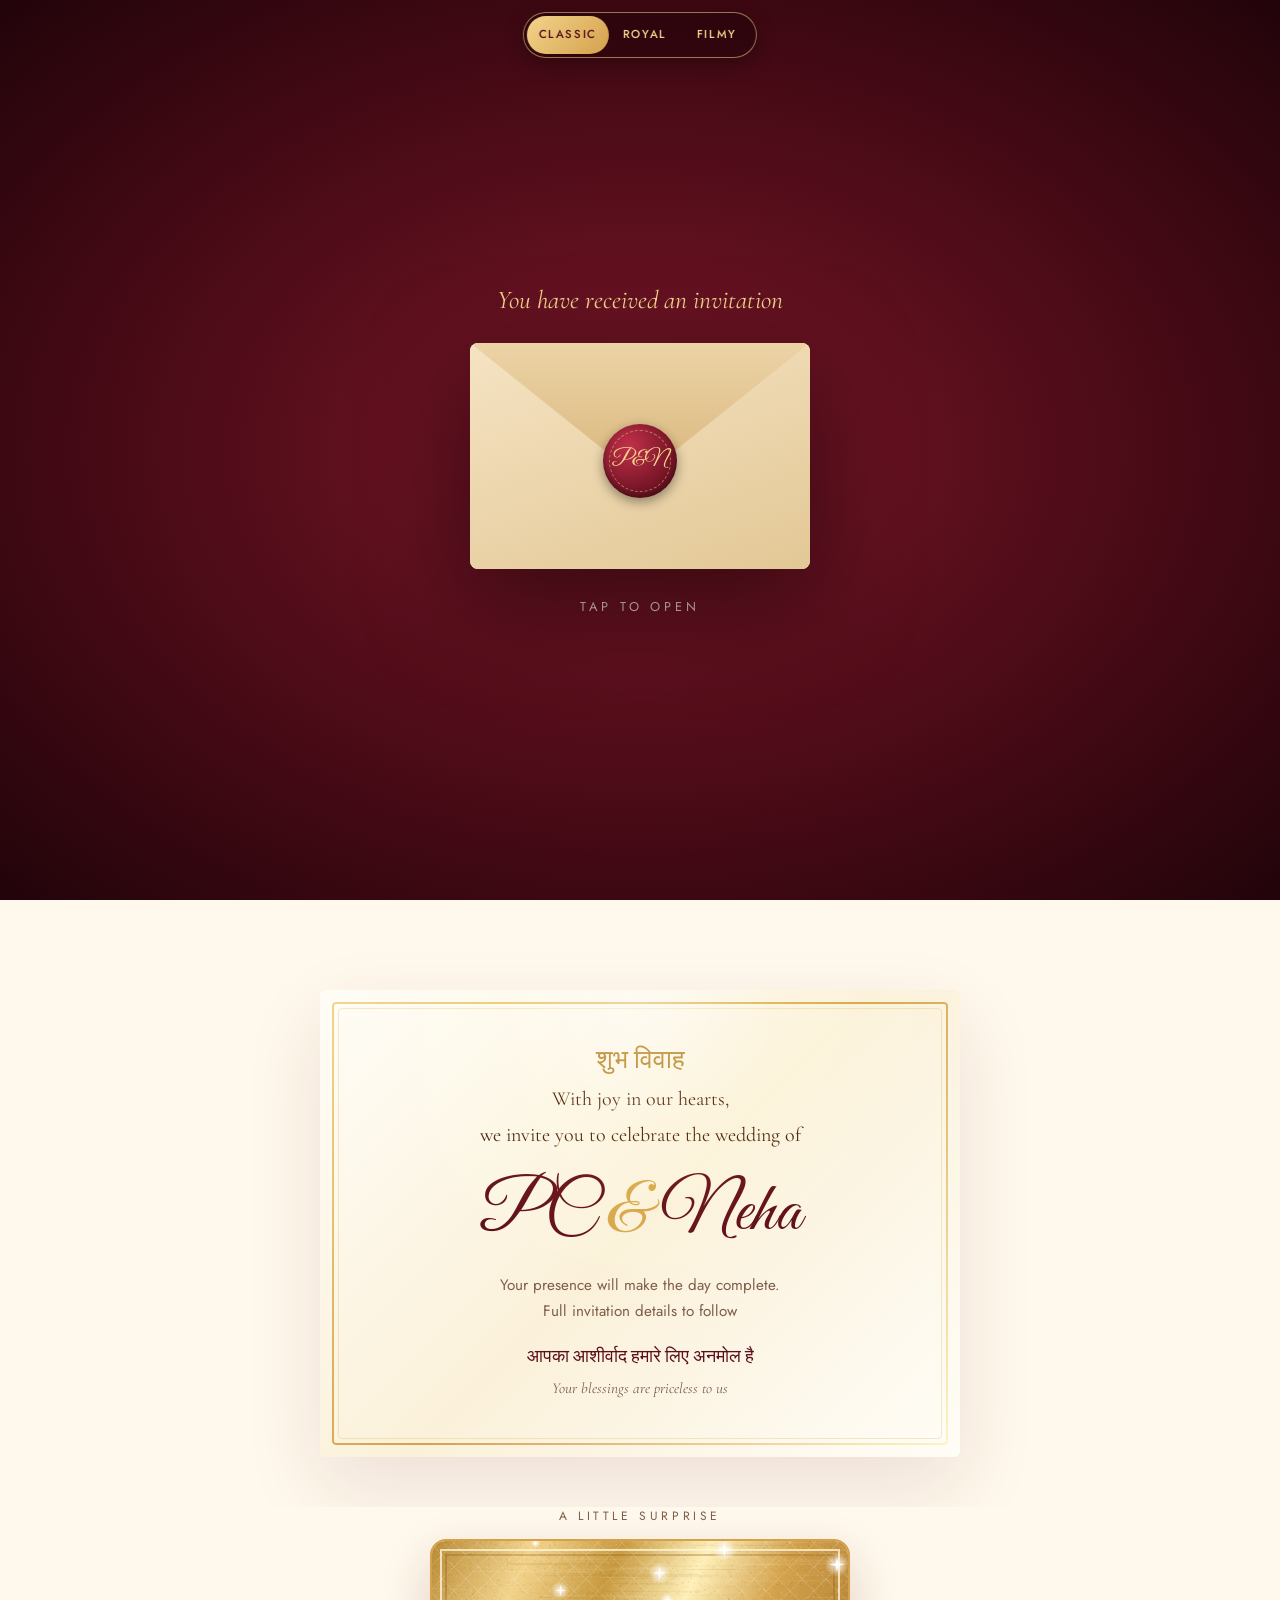
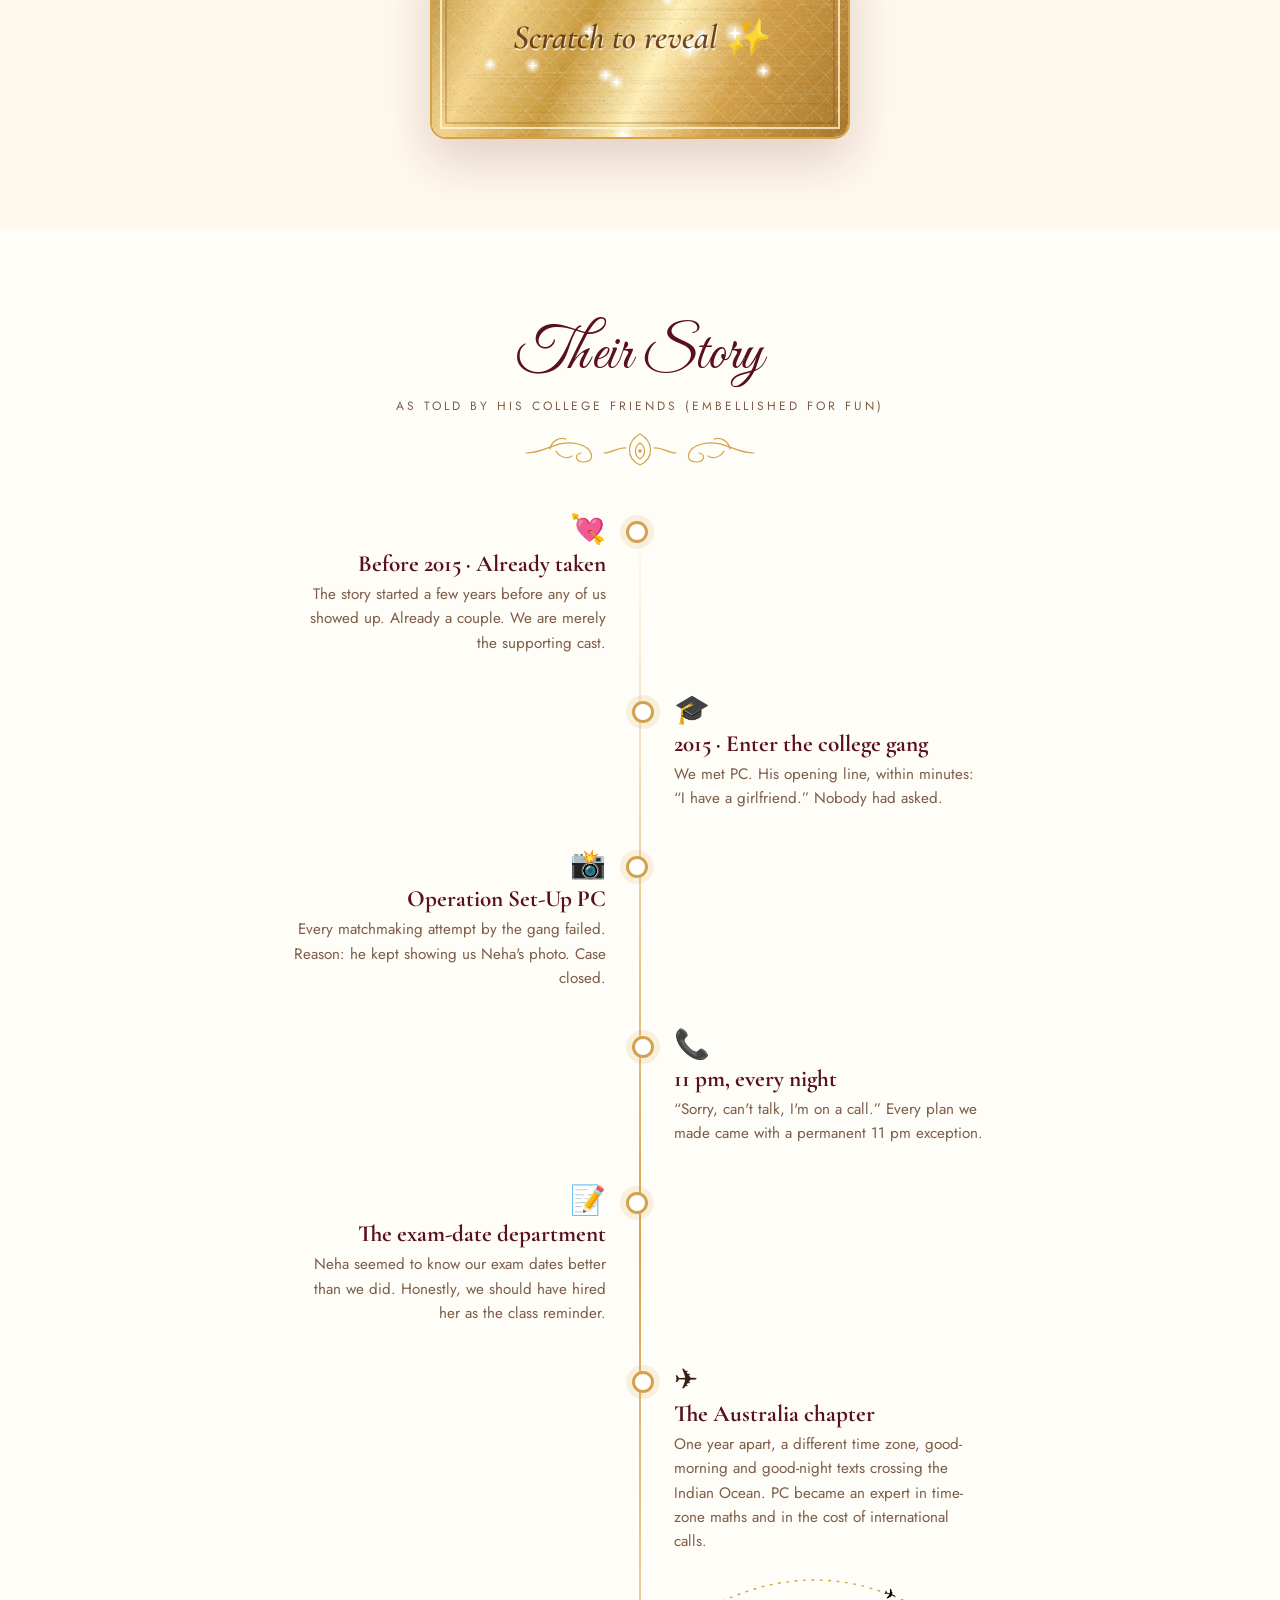
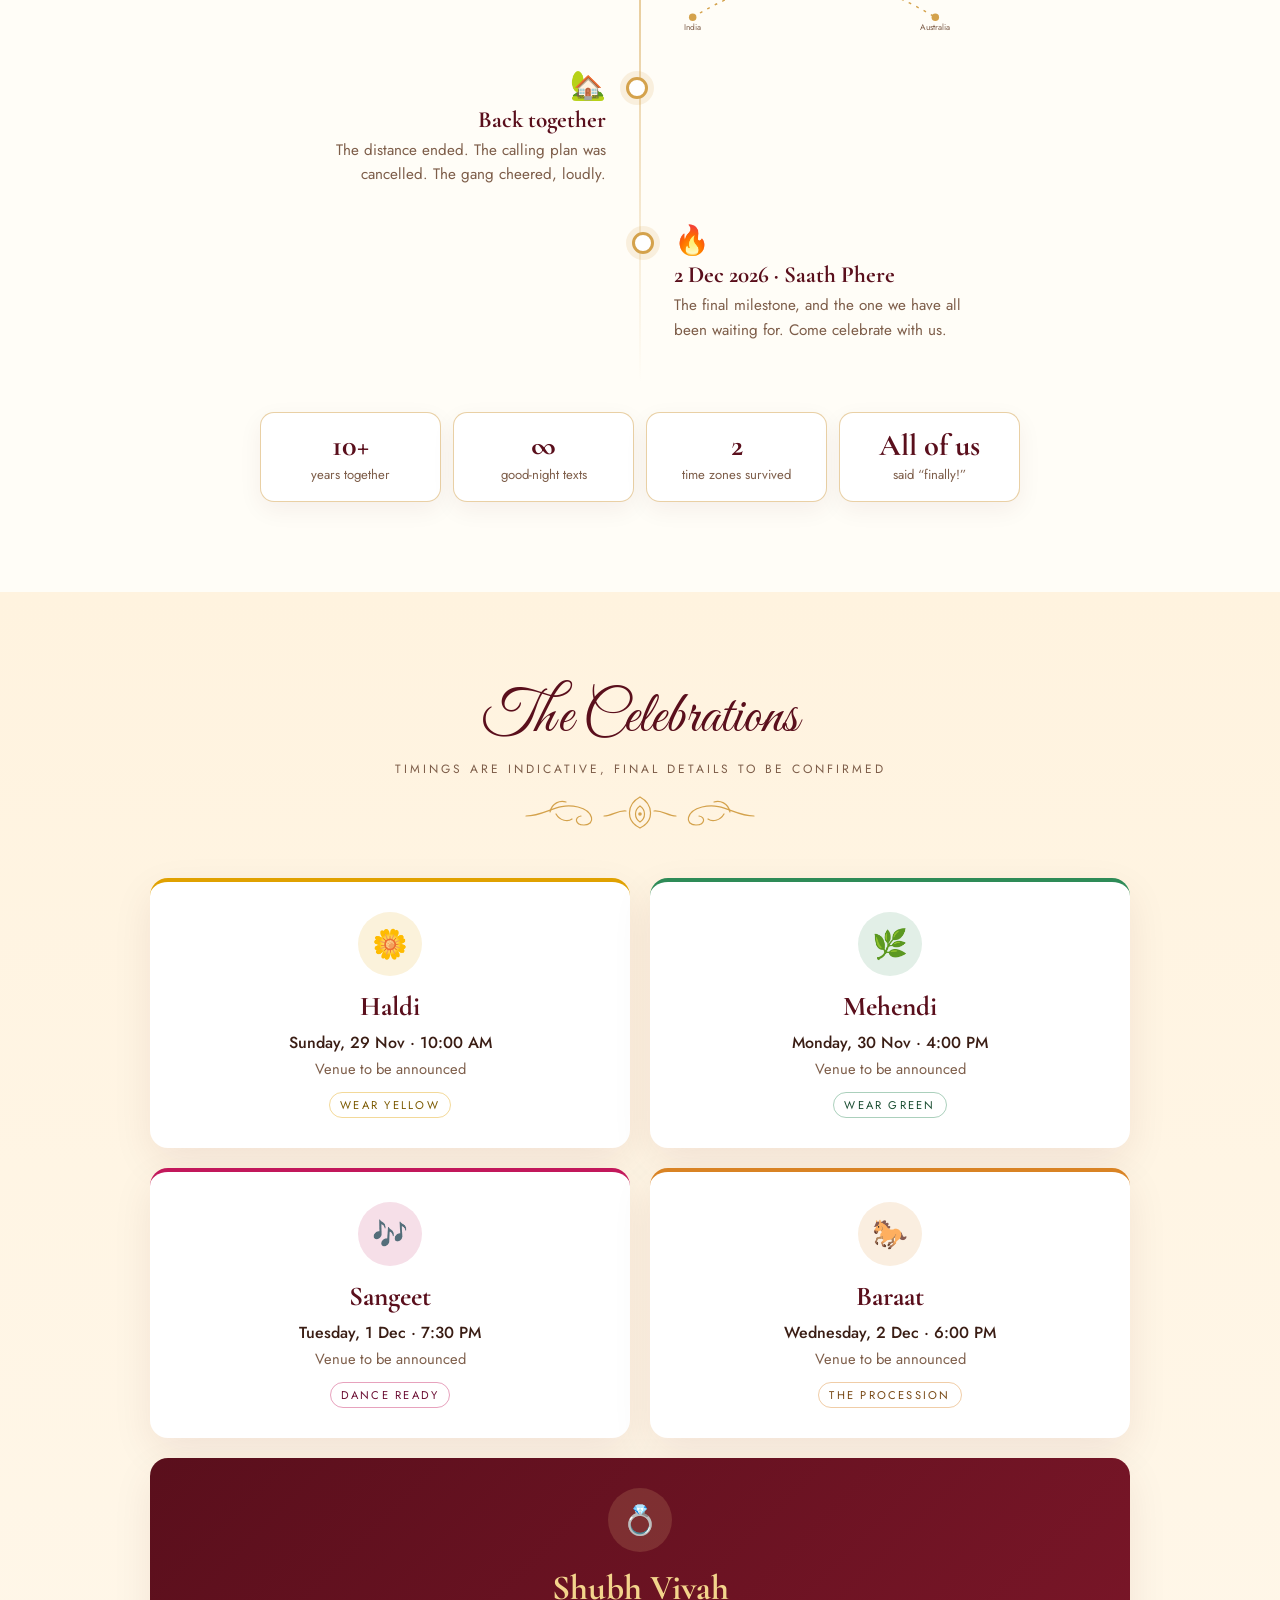
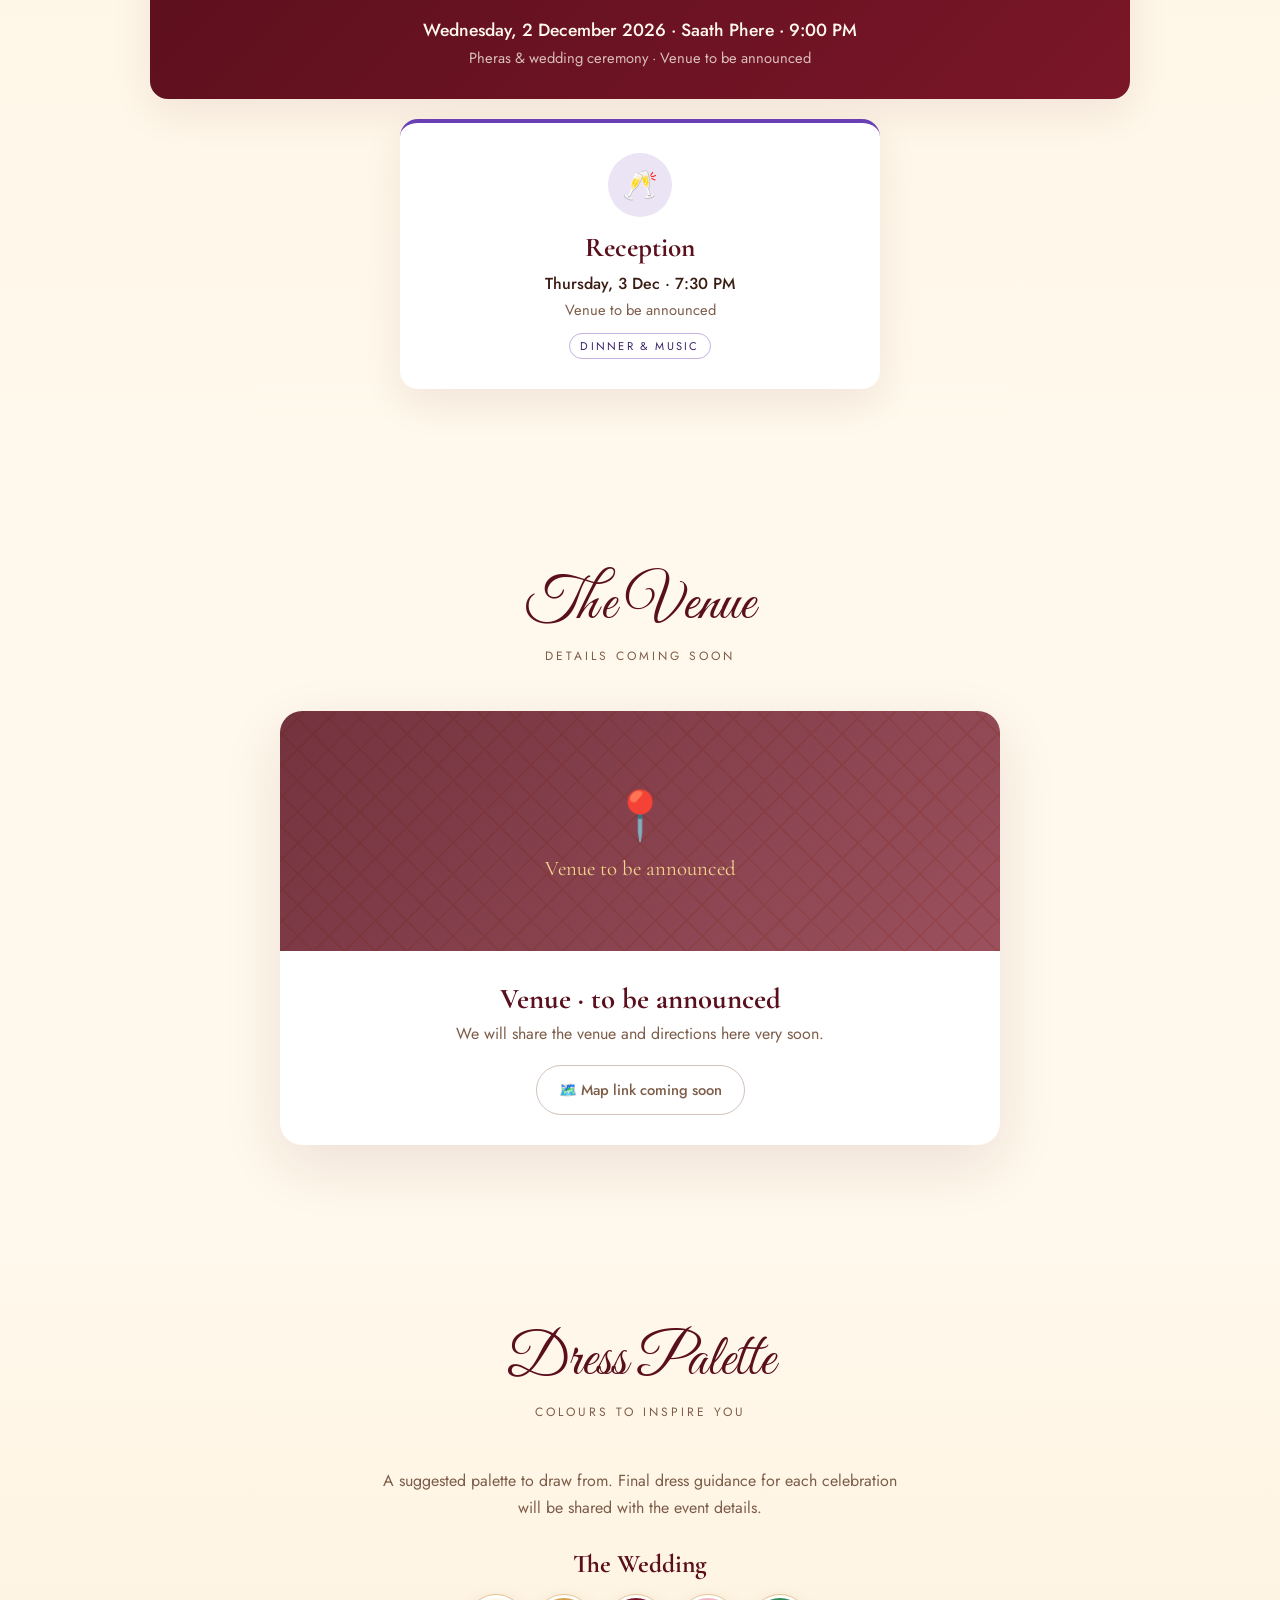
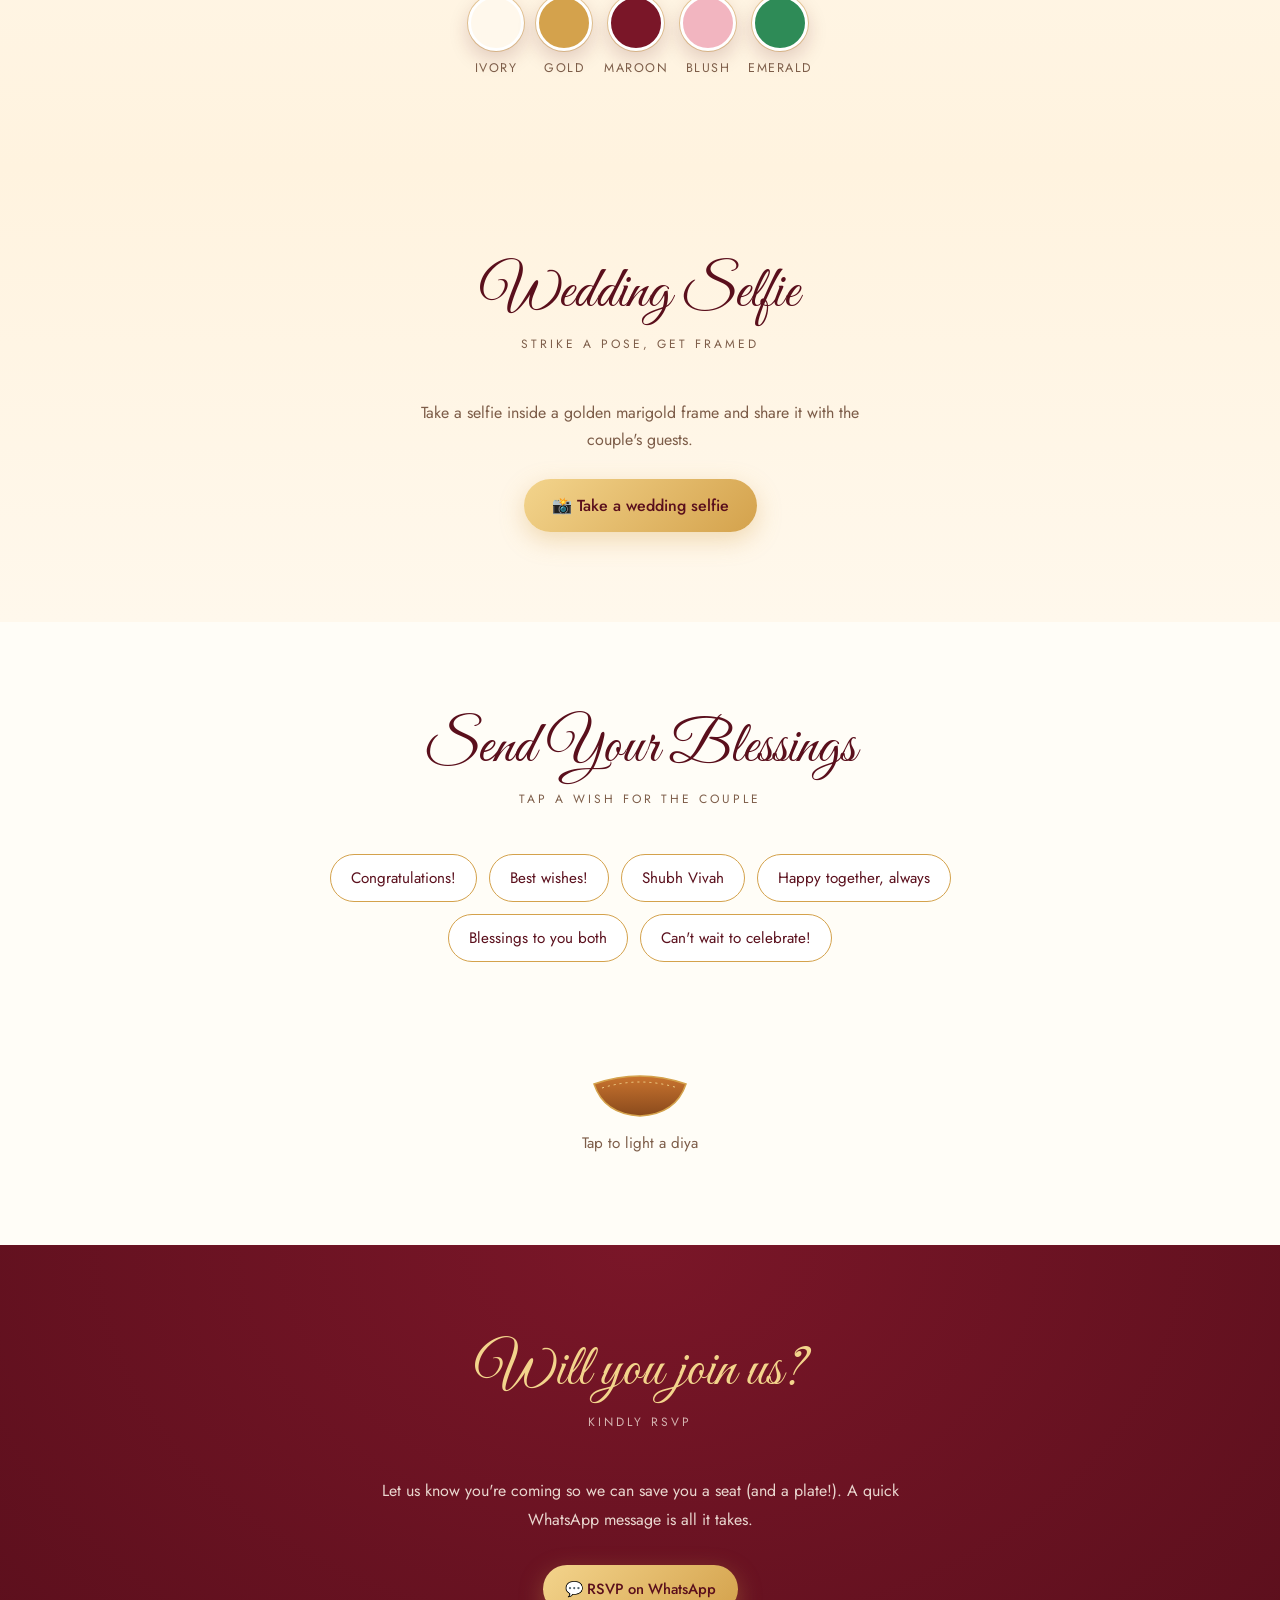
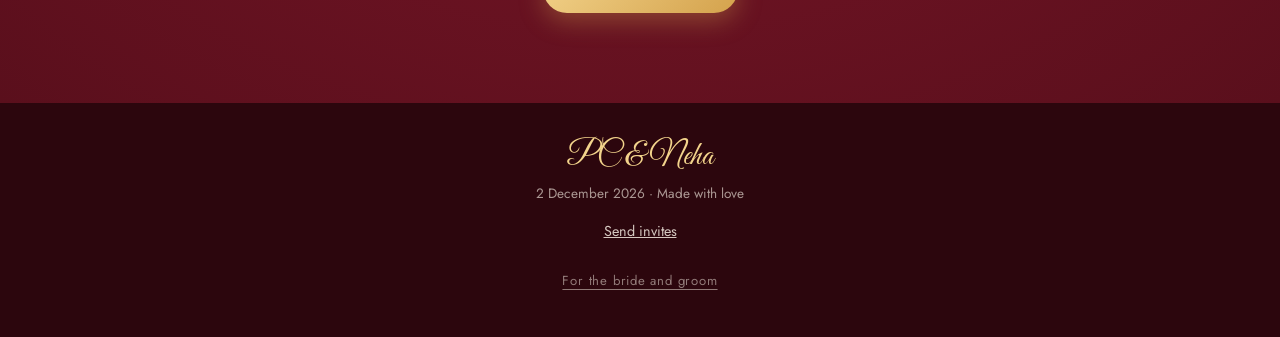
==== commit 392ca781: "Add couple-only studio box (modal, versions switcher) to all three versions" ====
--- a/classic.html
+++ b/classic.html
@@ -352,6 +352,7 @@
 .vsw a{min-width:72px;min-height:38px;display:grid;place-items:center;padding:0 12px;border-radius:999px;font:500 .72rem/1 Jost,system-ui,sans-serif;letter-spacing:.14em;text-transform:uppercase;color:#f3d48c;text-decoration:none}
 .vsw a[aria-current]{background:linear-gradient(135deg,#f3d48c,#d4a24c);color:#5a0f1c}
 </style>
+<link rel="stylesheet" href="studio.css"><style>:root{--st-bg:#fff8ec;--st-fg:#3a1d14;--st-muted:#7d5d49;--st-accent:#5a0f1c;--st-accent-fg:#fff8ec;--st-line:#d4a24c;--st-warn-bg:#fdf0d5;--st-font:Jost,system-ui,sans-serif;--st-head:"Great Vibes",cursive;}</style>
 </head>
 <body>
 <nav class="vsw" aria-label="Invitation style"><a href="classic.html" id="vOld" aria-current="page">Classic</a><a href="./" id="vNew">Royal</a><a href="filmy.html" id="vFil">Filmy</a></nav>
@@ -1066,5 +1067,6 @@
 })();
 </script>
 <script>(function(){var q=location.search;document.getElementById("vNew").href="./"+q;document.getElementById("vOld").href="classic.html"+q;document.getElementById("vFil").href="filmy.html"+q;})();</script>
+<script src="studio.js" defer></script>
 </body>
 </html>
--- a/studio.css
+++ b/studio.css
@@ -0,0 +1,41 @@
+/* Couple's studio: themed by --st-* variables set per page */
+:root{
+  --st-bg:#fff8ec; --st-fg:#3a1d14; --st-muted:#7d5d49; --st-accent:#5a0f1c; --st-accent-fg:#fff8ec;
+  --st-line:#d4a24c; --st-warn-bg:#fdf0d5; --st-field:#fff; --st-font:Jost,system-ui,sans-serif; --st-head:"Cormorant Garamond",Georgia,serif;
+}
+.st-open{display:inline-flex;align-items:center;justify-content:center;min-height:44px;min-width:44px;margin-top:6px;padding:0 14px;background:none;border:0;color:inherit;font:inherit;font-size:.82rem;letter-spacing:.06em;opacity:.8;text-decoration:underline;text-underline-offset:4px;cursor:pointer}
+.st-open:hover{opacity:1}
+.st-lock{overflow:hidden!important}
+.st-modal{position:fixed;inset:0;z-index:900;display:none;align-items:center;justify-content:center;padding:16px;background:rgba(10,4,6,.7);font-family:var(--st-font);line-height:1.5}
+.st-modal.on{display:flex}
+.st-panel{position:relative;box-sizing:border-box;width:100%;max-width:480px;max-height:calc(100dvh - 32px);overflow-y:auto;overflow-x:hidden;background:var(--st-bg);color:var(--st-fg);border:1px solid var(--st-line);border-radius:14px;padding:26px 20px 22px;box-shadow:0 20px 60px rgba(0,0,0,.5);animation:stIn .35s ease both}
+.st-panel *{box-sizing:border-box;max-width:100%}
+@keyframes stIn{from{opacity:0;transform:translateY(14px)}to{opacity:1;transform:none}}
+.st-x{position:absolute;top:4px;right:4px;width:44px;height:44px;border:0;background:none;color:var(--st-fg);font-size:1.7rem;line-height:1;cursor:pointer}
+.st-panel h3{font-family:var(--st-head);font-weight:500;font-size:1.6rem;line-height:1.15;margin:0 40px 6px 0;color:var(--st-accent)}
+.st-panel p{margin:0 0 12px;font-size:.95rem;color:var(--st-fg)}
+.st-panel .st-sub{color:var(--st-muted);font-size:.88rem}
+.st-panel label{display:block;margin:14px 0 6px;font-size:.9rem;font-weight:500}
+.st-panel input[type=text],.st-panel textarea{display:block;width:100%;min-height:44px;padding:10px 12px;font:inherit;font-size:16px;color:var(--st-fg);background:var(--st-field);border:1px solid var(--st-line);border-radius:10px}
+.st-panel textarea{min-height:96px;resize:vertical}
+.st-panel :focus-visible{outline:3px solid var(--st-line);outline-offset:2px}
+.st-btn{display:inline-flex;align-items:center;justify-content:center;min-height:44px;padding:0 20px;margin-top:14px;font:inherit;font-weight:500;color:var(--st-accent-fg);background:var(--st-accent);border:1px solid var(--st-line);border-radius:999px;cursor:pointer;text-decoration:none}
+.st-btn.ghost{background:none;color:var(--st-accent);margin-right:8px}
+.st-btn[disabled]{opacity:.55;cursor:default}
+.st-msg{min-height:1.4em;margin-top:10px;font-size:.92rem;color:var(--st-accent)}
+.st-warn{margin-top:16px;padding:12px 14px;background:var(--st-warn-bg);border:1px solid var(--st-line);border-left-width:4px;border-radius:10px;font-size:.9rem;color:#3a1d14}
+.st-priv{margin-top:10px;font-size:.84rem;color:var(--st-muted)}
+.st-thumbs{display:flex;flex-wrap:wrap;gap:8px;margin-top:10px}
+.st-th{position:relative;width:72px;height:72px;border-radius:10px;overflow:hidden;border:1px solid var(--st-line)}
+.st-th img{width:100%;height:100%;object-fit:cover;display:block}
+.st-th button{position:absolute;top:0;right:0;width:44px;height:44px;border:0;background:none;color:#fff;font-size:1.1rem;cursor:pointer;display:flex;align-items:flex-start;justify-content:flex-end;padding:4px 6px;text-shadow:0 0 4px #000,0 0 4px #000}
+.st-file{position:absolute;width:1px;height:1px;opacity:0;pointer-events:none}
+.st-bar{height:6px;margin:16px 0 8px;border-radius:99px;background:rgba(128,128,128,.25);overflow:hidden}
+.st-bar i{display:block;height:100%;width:40%;background:var(--st-accent);border-radius:99px;animation:stBar 2.2s ease-in-out infinite alternate}
+@keyframes stBar{from{margin-left:0}to{margin-left:60%}}
+.st-vmore{min-width:56px!important;cursor:pointer}
+.st-more{position:fixed;top:64px;left:50%;transform:translateX(-50%);z-index:600;display:none;flex-direction:column;min-width:200px;max-width:calc(100vw - 32px);padding:6px;border-radius:14px;background:var(--st-bg);border:1px solid var(--st-line);box-shadow:0 10px 30px rgba(0,0,0,.4)}
+.st-more.on{display:flex}
+.st-more a{min-height:44px;display:flex;align-items:center;padding:0 14px;border-radius:10px;color:var(--st-fg);text-decoration:none;font:500 .9rem var(--st-font);overflow:hidden;text-overflow:ellipsis;white-space:nowrap}
+.st-more a:hover{background:rgba(128,128,128,.18)}
+@media (prefers-reduced-motion:reduce){.st-panel{animation:none}.st-bar i{animation:none;width:100%;opacity:.6}}
